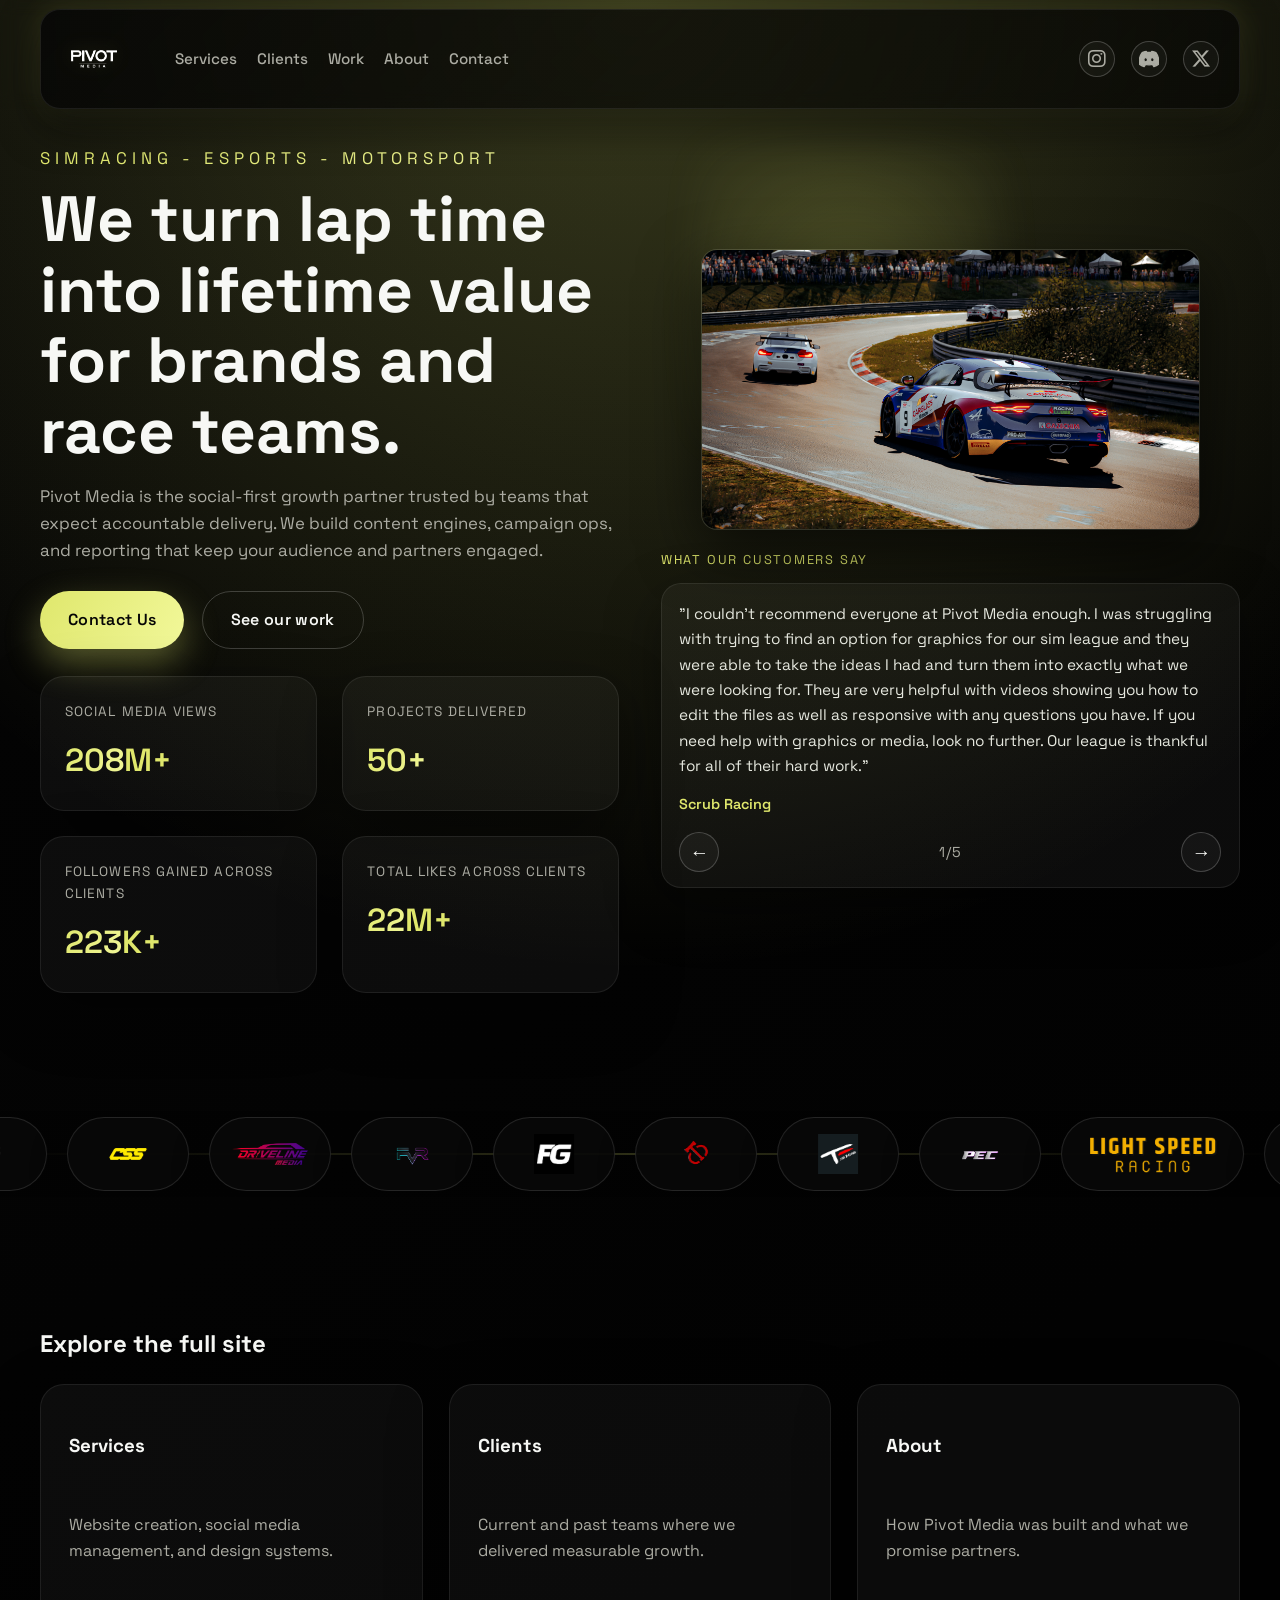
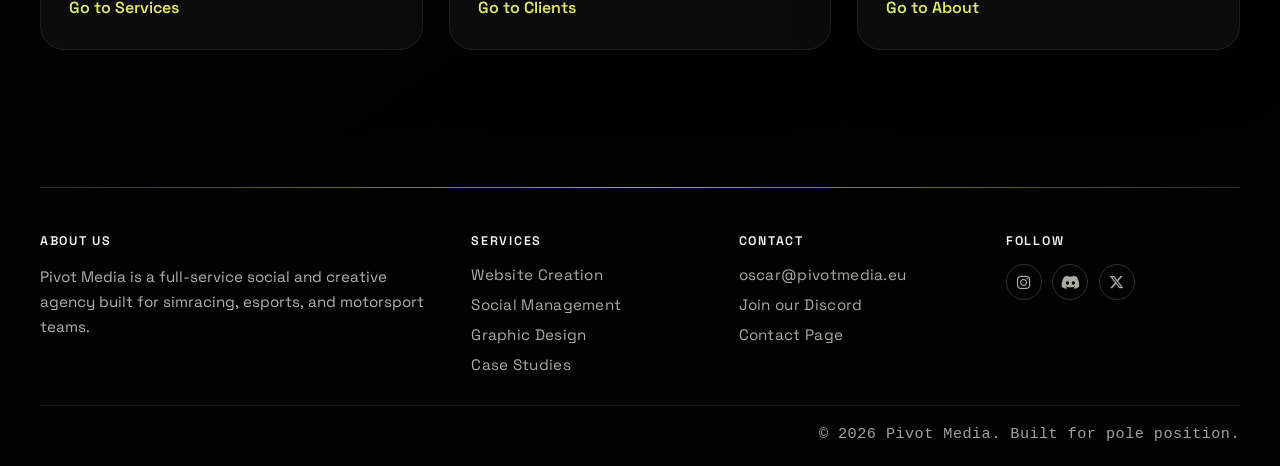
==== html/index.html @ 20f21e4d "Initial website structure and asset organization" ====
<!DOCTYPE html>
<html lang="en">
<head>
  <meta charset="UTF-8" />
  <meta name="viewport" content="width=device-width, initial-scale=1" />
  <title>Pivot Media | Main Index</title>
  <meta name="description" content="Pivot Media helps simracing, esports, and motorsport teams grow on social media with data-led creative and strategy." />
  <link rel="icon" type="image/png" href="../images/Pivot Logo No Play Button PNG.png" />
  <link rel="preconnect" href="https://fonts.googleapis.com" />
  <link rel="preconnect" href="https://fonts.gstatic.com" crossorigin />
  <link href="https://fonts.googleapis.com/css2?family=Space+Grotesk:wght@400;500;600;700&display=swap" rel="stylesheet" />
  <link rel="stylesheet" href="https://cdnjs.cloudflare.com/ajax/libs/font-awesome/6.5.2/css/all.min.css" />
  <link rel="stylesheet" href="../css/style.css" />
  <script src="../js/page-transition.js" defer></script>
  <script src="../js/animations.js" defer></script>
</head>
<body>
  <div class="page-transition" aria-hidden="true">
    <div class="page-transition__logo">
      <img src="../images/Pivot Logo No Play Button PNG.png" alt="Pivot Media Logo" />
    </div>
    <div class="loader"></div>
  </div>

  <header class="nav-wrap">
    <nav class="nav shell" aria-label="Primary">
      <div class="nav__content">
        <a class="brand nav-link" href="index.html"><img src="../images/Pivot Logo No Play Button PNG.png" alt="Pivot Media" /></a>
        <div class="nav__menu" id="navMenu">
          <a class="nav-link" href="services.html">Services</a>
          <a class="nav-link" href="clients.html">Clients</a>
          <a class="nav-link" href="work.html">Work</a>
          <a class="nav-link" href="about.html">About</a>
          <a class="nav-link" href="contact.html">Contact</a>
        <div class="nav__social">
            <a href="https://www.instagram.com/pivotmedia.eu" target="_blank" rel="noreferrer" title="Instagram" aria-label="Follow on Instagram"><i class="fa-brands fa-instagram" aria-hidden="true"></i></a>
        <a href="https://discord.com/invite/xjPF8bs8aJ" target="_blank" rel="noreferrer" title="Discord" aria-label="Join Discord"><svg xmlns="http://www.w3.org/2000/svg" width="16" height="16" fill="currentColor" class="bi bi-discord" viewBox="0 0 16 16"><path d="M13.545 2.907a13.2 13.2 0 0 0-3.257-1.011.05.05 0 0 0-.052.025c-.141.25-.297.577-.406.833a12.2 12.2 0 0 0-3.658 0 8 8 0 0 0-.412-.833.05.05 0 0 0-.052-.025c-1.125.194-2.22.534-3.257 1.011a.04.04 0 0 0-.021.018C.356 6.024-.213 9.047.066 12.032q.003.022.021.037a13.3 13.3 0 0 0 3.995 2.02.05.05 0 0 0 .056-.019q.463-.63.818-1.329a.05.05 0 0 0-.01-.059l-.018-.011a9 9 0 0 1-1.248-.595.05.05 0 0 1-.02-.066l.015-.019q.127-.095.248-.195a.05.05 0 0 1 .051-.007c2.619 1.196 5.454 1.196 8.041 0a.05.05 0 0 1 .053.007q.121.1.248.195a.05.05 0 0 1-.004.085 8 8 0 0 1-1.249.594.05.05 0 0 0-.03.03.05.05 0 0 0 .003.041c.24.465.515.909.817 1.329a.05.05 0 0 0 .056.019 13.2 13.2 0 0 0 4.001-2.02.05.05 0 0 0 .021-.037c.334-3.451-.559-6.449-2.366-9.106a.03.03 0 0 0-.02-.019m-8.198 7.307c-.789 0-1.438-.724-1.438-1.612s.637-1.613 1.438-1.613c.807 0 1.45.73 1.438 1.613 0 .888-.637 1.612-1.438 1.612m5.316 0c-.788 0-1.438-.724-1.438-1.612s.637-1.613 1.438-1.613c.807 0 1.451.73 1.438 1.613 0 .888-.631 1.612-1.438 1.612"/></svg></a>
        <a href="https://x.com/PivotMediaGG" target="_blank" rel="noreferrer" title="X (Twitter)" aria-label="Follow on X"><i class="fa-brands fa-x-twitter" aria-hidden="true"></i></a>
          </div>
        </div>
      </div>
      <button class="nav__toggle" type="button" aria-label="Toggle navigation" aria-expanded="false" aria-controls="navMenu">
        <span></span><span></span><span></span>
      </button>
    </nav>
  </header>

  <main>
    <section class="hero shell">
      <div class="hero__content">
        <div class="hero__text">
          <p class="eyebrow">Simracing - Esports - Motorsport</p>
          <h1>We turn lap time into lifetime value for brands and race teams.</h1>
          <p>
            Pivot Media is the social-first growth partner trusted by teams that expect accountable delivery.
            We build content engines, campaign ops, and reporting that keep your audience and partners engaged.
          </p>
          <div class="hero__cta">
            <a class="btn btn--primary nav-link" href="contact.html">Contact Us</a>
            <a class="btn btn--secondary nav-link" href="work.html">See our work</a>
          </div>
          <div class="hero__stats">
            <article class="stat" data-target="280"><span class="stat__label">Social media views</span><strong class="stat-counter">0</strong><span class="stat-suffix">M+</span></article>
            <article class="stat"><span class="stat__label">Projects delivered</span><strong>50+</strong></article>
            <article class="stat" data-target="300"><span class="stat__label">Followers gained across clients</span><strong class="stat-counter">0</strong><span class="stat-suffix">K+</span></article>
            <article class="stat" data-target="30"><span class="stat__label">Total likes across clients</span><strong class="stat-counter">0</strong><span class="stat-suffix">M+</span></article>
          </div>
        </div>
        <div class="hero__media">
          <figure class="hero__frame media-frame">
            <img src="../images/background.png" alt="Sim racing cockpit and creator setup" loading="lazy" onerror="this.style.display='none'" />
          </figure>
          <section class="testimonials" aria-label="Customer opinions">
            <div class="testimonials__title">What our customers say</div>
            <div class="testimonial-slider" data-testimonial-slider>
              <article class="testimonial is-active" data-testimonial>
                <p class="testimonial__quote">
                  "I couldn't recommend everyone at Pivot Media enough. I was struggling with trying to find an option for graphics for our sim league and they were able to take the ideas I had and turn them into exactly what we were looking for. They are very helpful with videos showing you how to edit the files as well as responsive with any questions you have. If you need help with graphics or media, look no further. Our league is thankful for all of their hard work."
                </p>
                <p class="testimonial__author">Scrub Racing</p>
              </article>
              <article class="testimonial" data-testimonial hidden>
                <p class="testimonial__quote">
                  "Working with Oscar has been a pleasure. His experience and knowledge in the simracing community made for an easy-going process in terms of getting posts and projects done. Would always recommend working with Oscar!"
                </p>
                <p class="testimonial__author">Tijs Rook - Simracing Centre</p>
              </article>
              <article class="testimonial" data-testimonial hidden>
                <p class="testimonial__quote">
                  "Banner is outstanding. Daan followed every detail I've given I wanted on the banner and he didn't disappoint. 10/10 highly recommend!"
                </p>
                <p class="testimonial__author">Krzyś Bierdziński</p>
              </article>
              <article class="testimonial" data-testimonial hidden>
                <p class="testimonial__quote">
                  "The designers are cool, they keep you up to date on the status of their work and they get the job done very quickly. Pivot Media is worth recommending from me if anyone needs a banner or something like that because Pivot does the job you expect."
                </p>
                <p class="testimonial__author">Pawlos</p>
              </article>
              <article class="testimonial" data-testimonial hidden>
                <p class="testimonial__quote">
                  "Great work done in a quick time. People are very respectful and always fulfill what I needed."
                </p>
                <p class="testimonial__author">Daniel</p>
              </article>
              <div class="testimonial-slider__controls">
                <button class="testimonial-slider__arrow" type="button" data-testimonial-prev aria-label="Previous opinion">←</button>
                <p class="testimonial-slider__counter"><span data-testimonial-current>1</span>/<span data-testimonial-total>5</span></p>
                <button class="testimonial-slider__arrow" type="button" data-testimonial-next aria-label="Next opinion">→</button>
              </div>
            </div>
          </section>
        </div>
      </div>
    </section>

    <section class="logo-rail" aria-label="Brands we worked with">
      <div class="logo-rail__inner">
        <div class="logo-rail__track">
          <div class="logo-rail__set" data-logo-rail-set>
            <figure class="logo-rail__item"><img src="../images/CES-logo-Purple-white.gif" alt="CES logo" loading="eager" /></figure>
            <figure class="logo-rail__item"><img src="../images/CSS_PNG.png" alt="CSS logo" loading="eager" /></figure>
            <figure class="logo-rail__item"><img src="../images/DriveLine_Media_Logo.png" alt="DriveLine Media logo" loading="eager" /></figure>
            <figure class="logo-rail__item"><img src="../images/fvrrr.png" alt="FVRRR logo" loading="eager" /></figure>
            <figure class="logo-rail__item"><img src="../images/IMG_9123.jpg" alt="Client logo" loading="eager" /></figure>
            <figure class="logo-rail__item"><img src="../images/Logo CTC Transparent (2).png" alt="CTC logo" loading="eager" /></figure>
            <figure class="logo-rail__item"><img src="../images/tes logo.png" alt="TES logo" loading="eager" /></figure>
            <figure class="logo-rail__item"><img src="../images/Text_Logo-09-3.png" alt="Text Logo 09 3" loading="eager" /></figure>
            <figure class="logo-rail__item"><img src="../images/Text_Original-1.png" alt="Text Original 1 logo" loading="eager" /></figure>
            <figure class="logo-rail__item"><img src="../images/Upgraded_Dream_Logo.png" alt="Upgraded Dream logo" loading="eager" /></figure>
            <figure class="logo-rail__item"><img src="../images/800x800.png" alt="800x800 logo" loading="eager" /></figure>
          </div>
        </div>
      </div>
    </section>

    <section class="section shell section--quick-links">
      <h2>Explore the full site</h2>
      <div class="cards cards--services">
        <article class="card">
          <h3>Services</h3>
          <p>Website creation, social media management, and design systems.</p>
          <a class="text-link nav-link" href="services.html">Go to Services</a>
        </article>
        <article class="card">
          <h3>Clients</h3>
          <p>Current and past teams where we delivered measurable growth.</p>
          <a class="text-link nav-link" href="clients.html">Go to Clients</a>
        </article>
        <article class="card">
          <h3>About</h3>
          <p>How Pivot Media was built and what we promise partners.</p>
          <a class="text-link nav-link" href="about.html">Go to About</a>
        </article>
      </div>
    </section>
  </main>

    <footer class="footer shell">
    <div class="footer__grid">
      <section class="footer__column footer__column--about" aria-label="About Pivot Media">
        <h2 class="footer__title">About Us</h2>
        <p class="footer__about">Pivot Media is a full-service social and creative agency built for simracing, esports, and motorsport teams.</p>
      </section>

      <nav class="footer__column" aria-label="Services links">
        <h2 class="footer__title">Services</h2>
        <a class="footer__word nav-link" href="services.html">Website Creation</a>
        <a class="footer__word nav-link" href="services.html">Social Management</a>
        <a class="footer__word nav-link" href="services.html">Graphic Design</a>
        <a class="footer__word nav-link" href="work.html">Case Studies</a>
      </nav>

      <section class="footer__column" aria-label="Contact details">
        <h2 class="footer__title">Contact</h2>
        <a class="footer__word" href="mailto:oscar@pivotmedia.eu">oscar@pivotmedia.eu</a>
        <a class="footer__word" href="https://discord.com/invite/xjPF8bs8aJ" target="_blank" rel="noreferrer">Join our Discord</a>
        <a class="footer__word nav-link" href="contact.html">Contact Page</a>
      </section>

      <section class="footer__column" aria-label="Social links">
        <h2 class="footer__title">Follow</h2>
        <div class="footer__social">
          <a href="https://www.instagram.com/pivotmedia.eu" target="_blank" rel="noreferrer" aria-label="Follow on Instagram"><i class="fa-brands fa-instagram" aria-hidden="true"></i></a>
          <a href="https://discord.com/invite/xjPF8bs8aJ" target="_blank" rel="noreferrer" aria-label="Join Discord"><i class="fa-brands fa-discord" aria-hidden="true"></i></a>
          <a href="https://x.com/PivotMediaGG" target="_blank" rel="noreferrer" aria-label="Follow on X"><i class="fa-brands fa-x-twitter" aria-hidden="true"></i></a>
        </div>
      </section>
    </div>

    <div class="footer__bottom">
      <p class="footer__meta">&copy; <span id="year"></span> Pivot Media. Built for pole position.</p>
    </div>
  </footer>

  <script>
    const yearTarget = document.getElementById("year");
    if (yearTarget) yearTarget.textContent = new Date().getFullYear();

    const navRoot = document.querySelector(".nav");
    const navToggle = document.querySelector(".nav__toggle");
    const navMenu = document.getElementById("navMenu");

    if (navToggle && navMenu) {
      const setMenuState = (isOpen) => {
        navToggle.setAttribute("aria-expanded", String(isOpen));
        navMenu.classList.toggle("is-open", isOpen);
        if (navRoot) navRoot.classList.toggle("nav--open", isOpen);
        document.body.classList.toggle("nav-open", isOpen);
      };

      navToggle.addEventListener("click", () => {
        const expanded = navToggle.getAttribute("aria-expanded") === "true";
        setMenuState(!expanded);
      });

      navMenu.addEventListener("click", (event) => {
        const target = event.target;
        if (target instanceof Element && target.closest("a")) {
          setMenuState(false);
        }
      });

      window.addEventListener("resize", () => {
        if (window.innerWidth > 900) {
          setMenuState(false);
        }
      });
    }

    const testimonialSlider = document.querySelector("[data-testimonial-slider]");
    if (testimonialSlider) {
      const items = Array.from(testimonialSlider.querySelectorAll("[data-testimonial]"));
      const prevButton = testimonialSlider.querySelector("[data-testimonial-prev]");
      const nextButton = testimonialSlider.querySelector("[data-testimonial-next]");
      const currentLabel = testimonialSlider.querySelector("[data-testimonial-current]");
      const totalLabel = testimonialSlider.querySelector("[data-testimonial-total]");
      let activeIndex = 0;
      let autoSlideTimer = null;
      const autoSlideDelayMs = 4000;

      const renderSlide = (index, direction = 0) => {
        activeIndex = (index + items.length) % items.length;
        items.forEach((item, itemIndex) => {
          const isActive = itemIndex === activeIndex;
          item.classList.remove("slide-in-left", "slide-in-right");
          item.classList.toggle("is-active", isActive);
          item.hidden = !isActive;
          if (isActive && direction !== 0) {
            const animationClass = direction > 0 ? "slide-in-right" : "slide-in-left";
            void item.offsetWidth;
            item.classList.add(animationClass);
          }
        });
        if (currentLabel) currentLabel.textContent = String(activeIndex + 1);
      };

      const stopAutoSlide = () => {
        if (autoSlideTimer !== null) {
          window.clearInterval(autoSlideTimer);
          autoSlideTimer = null;
        }
      };

      const startAutoSlide = () => {
        stopAutoSlide();
        autoSlideTimer = window.setInterval(() => {
          renderSlide(activeIndex + 1, 1);
        }, autoSlideDelayMs);
      };

      if (totalLabel) totalLabel.textContent = String(items.length);
      if (prevButton) {
        prevButton.addEventListener("click", () => {
          renderSlide(activeIndex - 1, -1);
          startAutoSlide();
        });
      }
      if (nextButton) {
        nextButton.addEventListener("click", () => {
          renderSlide(activeIndex + 1, 1);
          startAutoSlide();
        });
      }

      const mobileSwipeMedia = window.matchMedia("(max-width: 900px)");
      let touchStartX = null;
      let touchStartY = null;
      const swipeThreshold = 44;
      const maxVerticalDrift = 60;

      testimonialSlider.addEventListener("touchstart", (event) => {
        if (!mobileSwipeMedia.matches || event.touches.length !== 1) return;
        const touch = event.touches[0];
        touchStartX = touch.clientX;
        touchStartY = touch.clientY;
        stopAutoSlide();
      }, { passive: true });

      testimonialSlider.addEventListener("touchend", (event) => {
        if (!mobileSwipeMedia.matches || touchStartX === null || touchStartY === null || event.changedTouches.length !== 1) {
          touchStartX = null;
          touchStartY = null;
          return;
        }
        const touch = event.changedTouches[0];
        const deltaX = touch.clientX - touchStartX;
        const deltaY = touch.clientY - touchStartY;
        const isHorizontalSwipe = Math.abs(deltaX) > Math.abs(deltaY) && Math.abs(deltaY) <= maxVerticalDrift;

        if (isHorizontalSwipe && Math.abs(deltaX) >= swipeThreshold) {
          if (deltaX < 0) {
            renderSlide(activeIndex + 1, 1);
          } else {
            renderSlide(activeIndex - 1, -1);
          }
        }

        touchStartX = null;
        touchStartY = null;
        startAutoSlide();
      }, { passive: true });

      testimonialSlider.addEventListener("touchcancel", () => {
        touchStartX = null;
        touchStartY = null;
        startAutoSlide();
      }, { passive: true });

      testimonialSlider.addEventListener("mouseenter", stopAutoSlide);
      testimonialSlider.addEventListener("mouseleave", startAutoSlide);

      document.addEventListener("visibilitychange", () => {
        if (document.hidden) {
          stopAutoSlide();
        } else {
          startAutoSlide();
        }
      });

      renderSlide(0, 0);
      startAutoSlide();
    }

    const logoRailSet = document.querySelector("[data-logo-rail-set]");
    if (logoRailSet) {
      const reducedMotion = window.matchMedia("(prefers-reduced-motion: reduce)");
      const baseRailItems = Array.from(logoRailSet.children);
      let offset = 0;
      let speed = window.innerWidth <= 640 ? 34 : window.innerWidth <= 900 ? 40 : 50;
      let lastTimestamp = 0;
      let frameId = null;

      const getGap = () => {
        const railStyles = window.getComputedStyle(logoRailSet);
        const gap = parseFloat(railStyles.columnGap || railStyles.gap || "0");
        return Number.isFinite(gap) ? gap : 0;
      };

      const cloneRailItem = (item) => {
        const clone = item.cloneNode(true);
        clone.setAttribute("data-logo-clone", "true");
        clone.setAttribute("aria-hidden", "true");
        const cloneImage = clone.querySelector("img");
        if (cloneImage) cloneImage.alt = "";
        return clone;
      };

      const ensureRightEntryOffscreen = () => {
        if (!baseRailItems.length) return;
        const gap = getGap();
        const widestItem = baseRailItems.reduce((maxWidth, item) => {
          const itemWidth = item.getBoundingClientRect().width || item.offsetWidth || 0;
          return Math.max(maxWidth, itemWidth);
        }, 0);
        const minTrackWidth = window.innerWidth + widestItem + gap;
        let safety = 0;
        while (logoRailSet.scrollWidth < minTrackWidth && safety < 32) {
          for (const item of baseRailItems) {
            logoRailSet.appendChild(cloneRailItem(item));
            if (logoRailSet.scrollWidth >= minTrackWidth) break;
          }
          safety += 1;
        }
      };

      const tick = (timestamp) => {
        if (!lastTimestamp) lastTimestamp = timestamp;
        const deltaSeconds = (timestamp - lastTimestamp) / 1000;
        lastTimestamp = timestamp;
        offset += speed * deltaSeconds;

        const gap = getGap();
        let firstItem = logoRailSet.firstElementChild;
        while (firstItem) {
          const itemWidth = firstItem.getBoundingClientRect().width + gap;
          if (offset < itemWidth) break;
          offset -= itemWidth;
          logoRailSet.appendChild(firstItem);
          firstItem = logoRailSet.firstElementChild;
        }

        logoRailSet.style.transform = `translateX(${-offset}px)`;
        frameId = window.requestAnimationFrame(tick);
      };

      const stopRail = () => {
        if (frameId !== null) {
          window.cancelAnimationFrame(frameId);
          frameId = null;
        }
        offset = 0;
        lastTimestamp = 0;
        logoRailSet.style.transform = "translateX(0)";
      };

      const startRail = () => {
        if (reducedMotion.matches || frameId !== null) return;
        frameId = window.requestAnimationFrame(tick);
      };

      const refreshSpeed = () => {
        speed = window.innerWidth <= 640 ? 34 : window.innerWidth <= 900 ? 40 : 50;
      };

      ensureRightEntryOffscreen();
      logoRailSet.style.transform = "translateX(0)";
      refreshSpeed();
      startRail();

      document.addEventListener("visibilitychange", () => {
        if (document.hidden) {
          if (frameId !== null) {
            window.cancelAnimationFrame(frameId);
            frameId = null;
          }
          lastTimestamp = 0;
        } else {
          startRail();
        }
      });

      window.addEventListener("resize", () => {
        refreshSpeed();
        ensureRightEntryOffscreen();
      });

      if (typeof reducedMotion.addEventListener === "function") {
        reducedMotion.addEventListener("change", (event) => {
          if (event.matches) {
            stopRail();
          } else {
            startRail();
          }
        });
      }

      window.addEventListener("pageshow", () => {
        stopRail();
        startRail();
      });
    }
  </script>
</body>
</html>
---- css/style.css ----
:root {
  color-scheme: dark;
  --space-section: clamp(2.4rem, 6vw, 5rem);
  --space-grid: clamp(1rem, 2.2vw, 1.6rem);
  --space-tight: clamp(0.75rem, 1.5vw, 1.1rem);
}

*,
*::before,
*::after {
  box-sizing: border-box;
}

body {
  margin: 0;
  font-family: "Space Grotesk", system-ui, -apple-system, BlinkMacSystemFont, "Segoe UI", sans-serif;
  background: radial-gradient(circle at top, rgba(223, 231, 108, 0.24), transparent 45%), linear-gradient(145deg, #050505, #020202 70%);
  color: #f7f8f5;
  min-height: 100vh;
  line-height: 1.6;
  -webkit-font-smoothing: antialiased;
  scroll-behavior: smooth;
  position: relative;
  overflow-x: hidden;
}

html,
body {
  max-width: 100%;
  overflow-x: hidden;
}

body::before {
  content: "";
  position: fixed;
  inset: 0;
  background: radial-gradient(circle at var(--x, 0%) var(--y, 0%), rgba(223, 231, 108, 0.08), transparent 45%);
  pointer-events: none;
  z-index: 1;
  opacity: 0;
  transition: opacity 0.5s ease;
}

body.nav-open {
  overflow: hidden;
}

img {
  max-width: 100%;
  display: block;
}

a {
  color: inherit;
}

.shell {
  width: min(100% - 4rem, 1200px);
  margin-inline: auto;
}

.nav-wrap {
  position: fixed;
  top: 0;
  left: 0;
  right: 0;
  width: 100%;
  z-index: 20;
  padding-top: 0.55rem;
}

main {
  padding-top: 6rem;
}

.nav {
  padding: 1rem 1.25rem;
  display: flex;
  align-items: center;
  justify-content: space-between;
  gap: 1.5rem;
  background: linear-gradient(135deg, rgba(5, 5, 5, 0.78), rgba(2, 2, 2, 0.55));
  border: 1px solid rgba(255, 255, 255, 0.08);
  border-radius: 1.25rem;
  backdrop-filter: blur(16px);
  box-shadow: 0 18px 40px rgba(5, 5, 5, 0.55), 0 0 30px rgba(223, 231, 108, 0.15);
}

.nav__content {
  display: flex;
  align-items: center;
  gap: 3rem;
  flex: 1;
}

.nav__social {
  display: flex;
  align-items: center;
  gap: 1rem;
  margin-left: auto;
  flex-shrink: 0;
}

.nav__social a {
  display: inline-flex;
  align-items: center;
  justify-content: center;
  width: 36px;
  height: 36px;
  border-radius: 50%;
  border: 1px solid rgba(255, 255, 255, 0.2);
  color: #acaca3;
  text-decoration: none;
  font-size: 1.1rem;
  transition: all 0.3s ease;
  background: rgba(255, 255, 255, 0.04);
}

.nav__social a svg {
  width: 20px;
  height: 20px;
  stroke: currentColor;
  fill: currentColor;
}

.nav__social a i {
  font-size: 20px;
  line-height: 1;
}

.nav__social a:hover {
  color: #dfe76c;
  border-color: rgba(223, 231, 108, 0.4);
  background: rgba(223, 231, 108, 0.1);
}

.brand {
  display: inline-flex;
  align-items: center;
  gap: 0.85rem;
  font-weight: 600;
  text-transform: uppercase;
  letter-spacing: 0.08em;
  text-decoration: none;
  transition: all 0.2s ease;
  height: 66px;
}

.brand img {
  height: 66px;
  width: auto;
  object-fit: contain;
  filter: drop-shadow(0 0 10px rgba(223, 231, 108, 0.15));
  transform-origin: center;
  transition: transform 0.25s ease, filter 0.25s ease;
}

.brand:hover {
  color: #dfe76c;
}

.brand:hover img {
  transform: scale(1.4);
  filter: drop-shadow(0 0 15px rgba(223, 231, 108, 0.3));
}

.nav__menu {
  display: flex;
  align-items: center;
  gap: 1.25rem;
  flex: 1 1 auto;
  min-width: 0;
}

.nav__menu .nav-link {
  font-size: 0.95rem;
  font-weight: 500;
  color: #acaca3;
  text-decoration: none;
  transition: color 0.2s ease;
}

.nav__menu .nav-link:hover,
.nav__menu .nav-link.current {
  color: #f7f8f5;
}

.nav__toggle {
  width: 44px;
  height: 44px;
  border-radius: 50%;
  border: 1px solid rgba(255, 255, 255, 0.2);
  background: transparent;
  color: #f7f8f5;
  display: none;
  flex-direction: column;
  align-items: center;
  justify-content: center;
  gap: 0.3rem;
  cursor: pointer;
  transition: border-color 0.2s ease, background 0.2s ease;
  position: relative;
  z-index: 40;
}

.nav__toggle span {
  display: block;
  width: 18px;
  height: 2px;
  background: currentColor;
  transition: transform 0.3s ease, opacity 0.3s ease;
}

.nav--open .nav__toggle span:nth-of-type(1) {
  transform: translateY(6px) rotate(45deg);
}

.nav--open .nav__toggle span:nth-of-type(2) {
  opacity: 0;
}

.nav--open .nav__toggle span:nth-of-type(3) {
  transform: translateY(-6px) rotate(-45deg);
}

.hero {
  position: relative;
  overflow: hidden;
  padding-bottom: clamp(2rem, 4.5vw, 3.5rem);
}

.hero::after {
  content: "";
  position: absolute;
  inset: 5% auto auto 55%;
  width: 300px;
  height: 300px;
  background: radial-gradient(circle, rgba(223, 231, 108, 0.23), transparent);
  filter: blur(20px);
  pointer-events: none;
  z-index: 0;
}

.hero__content {
  display: grid;
  grid-template-columns: repeat(2, minmax(0, 1fr));
  gap: clamp(1.35rem, 3.4vw, 2.6rem);
  align-items: center;
  position: relative;
  z-index: 1;
  padding: clamp(1.2rem, 3vw, 2rem) 0 clamp(1.4rem, 3vw, 2.2rem);
}

.hero__text h1 {
  font-size: clamp(2.4rem, 5vw, 4rem);
  line-height: 1.1;
  margin: 0 0 1rem;
}

.hero__logo {
  width: 156px;
  height: 156px;
  margin-bottom: 1.5rem;
  animation: spinLogo 0.8s ease-out;
}

.hero__logo img {
  width: 100%;
  height: 100%;
  object-fit: contain;
  filter: drop-shadow(0 0 20px rgba(223, 231, 108, 0.2));
}

.hero__text p {
  color: #acaca3;
  font-size: 1.05rem;
}

.eyebrow {
  text-transform: uppercase;
  letter-spacing: 0.3em;
  font-size: 0.75rem;
  color: #dfe76c;
  margin-bottom: 0.8rem;
}

.hero__cta {
  display: flex;
  flex-wrap: wrap;
  gap: var(--space-tight);
  margin-block: clamp(1.25rem, 3vw, 1.7rem);
}

.hero__stats {
  display: grid;
  grid-template-columns: repeat(auto-fit, minmax(220px, 1fr));
  gap: var(--space-grid);
}

.stat,
.card,
.contact__form {
  background: rgba(255, 255, 255, 0.04);
  border: 1px solid rgba(255, 255, 255, 0.08);
  border-radius: 1.5rem;
  box-shadow: 0 20px 60px rgba(0, 0, 0, 0.45);
}

.stat {
  padding: 1.5rem;
  display: block;
}


.stat__label,
.case__date {
  font-size: 0.85rem;
  text-transform: uppercase;
  letter-spacing: 0.08em;
  color: #acaca3;
  display: block;
  margin-bottom: 0.75rem;
}

.stat strong {
  display: inline;
  font-size: 2rem;
  font-weight: 600;
  margin-block: 0;
  color: #dfe76c;
}

.stat-counter {
  display: inline;
  color: #dfe76c;
}

.stat-suffix {
  font-size: 2rem;
  font-weight: 600;
  display: inline;
  color: #dfe76c;
}

.hero__frame {
  border-radius: 1.5rem;
  overflow: hidden;
  border: 1px solid rgba(255, 255, 255, 0.08);
  box-shadow: 0 20px 60px rgba(0, 0, 0, 0.6);
}

.testimonials {
  margin-top: 1.25rem;
}

.testimonials__title {
  font-size: 0.8rem;
  text-transform: uppercase;
  letter-spacing: 0.14em;
  color: #dfe76c;
  margin-bottom: 0.75rem;
}

.testimonial-slider {
  background: rgba(255, 255, 255, 0.04);
  border: 1px solid rgba(255, 255, 255, 0.08);
  border-radius: 1.25rem;
  padding: 1.1rem 1.1rem 0.95rem;
  box-shadow: 0 20px 55px rgba(0, 0, 0, 0.4);
  touch-action: pan-y;
}

.testimonial {
  min-height: 180px;
  will-change: transform, opacity;
}

.testimonial.slide-in-right {
  animation: testimonialSlideInRight 0.38s ease both;
}

.testimonial.slide-in-left {
  animation: testimonialSlideInLeft 0.38s ease both;
}

.testimonial__quote {
  margin: 0;
  color: #e6e8df;
  font-size: 0.96rem;
  line-height: 1.65;
}

.testimonial__author {
  margin: 0.9rem 0 0;
  color: #dfe76c;
  font-size: 0.9rem;
  font-weight: 600;
}

.testimonial-slider__controls {
  display: flex;
  align-items: center;
  justify-content: space-between;
  gap: 0.9rem;
  margin-top: 1rem;
}

.testimonial-slider__arrow {
  width: 40px;
  height: 40px;
  border: 1px solid rgba(255, 255, 255, 0.2);
  border-radius: 999px;
  background: rgba(255, 255, 255, 0.04);
  color: #f7f8f5;
  font-size: 1.2rem;
  line-height: 1;
  cursor: pointer;
  transition: transform 0.2s ease, border-color 0.2s ease, color 0.2s ease, background 0.2s ease;
}

.testimonial-slider__arrow:hover {
  border-color: rgba(223, 231, 108, 0.45);
  color: #dfe76c;
  background: rgba(223, 231, 108, 0.1);
}

.testimonial-slider__counter {
  margin: 0;
  color: #acaca3;
  font-size: 0.9rem;
  letter-spacing: 0.06em;
}

@keyframes testimonialSlideInRight {
  from {
    opacity: 0;
    transform: translateX(24px);
  }
  to {
    opacity: 1;
    transform: translateX(0);
  }
}

@keyframes testimonialSlideInLeft {
  from {
    opacity: 0;
    transform: translateX(-24px);
  }
  to {
    opacity: 1;
    transform: translateX(0);
  }
}

.logo-rail {
  position: relative;
  width: 100vw;
  margin-left: calc(50% - 50vw);
  margin-right: calc(50% - 50vw);
  overflow: hidden;
  padding-block: clamp(1rem, 2.5vw, 1.7rem) clamp(1.5rem, 3vw, 2rem);
}

.logo-rail__inner {
  position: relative;
  width: 100%;
  margin: 0;
  overflow: hidden;
  padding-block: 0.35rem;
}

.logo-rail__inner::before {
  content: "";
  position: absolute;
  left: 0;
  right: 0;
  top: 50%;
  height: 1px;
  background: linear-gradient(90deg, transparent, rgba(223, 231, 108, 0.45), transparent);
  transform: translateY(-50%);
}

.logo-rail__track {
  display: block;
  width: 100%;
}

.logo-rail__set {
  display: flex;
  align-items: center;
  gap: clamp(0.75rem, 2vw, 1.25rem);
  width: max-content;
  will-change: transform;
  padding-inline: 0;
}

.logo-rail__item {
  margin: 0;
  height: 74px;
  min-width: 122px;
  padding: 0.75rem 1.2rem;
  border-radius: 999px;
  display: flex;
  align-items: center;
  justify-content: center;
  background: rgba(8, 8, 8, 0.92);
  border: 1px solid rgba(255, 255, 255, 0.12);
  box-shadow: 0 16px 36px rgba(0, 0, 0, 0.35);
}

.logo-rail__item img {
  height: 40px;
  width: auto;
  max-width: 180px;
  object-fit: contain;
}

.section {
  padding-block: var(--space-section);
}

main > .section:first-of-type {
  padding-top: clamp(1.2rem, 3vw, 2rem);
}

.section__head {
  max-width: 700px;
  margin-bottom: clamp(1.5rem, 4vw, 2.1rem);
}

.section__head p,
.card p {
  color: #acaca3;
}

.cards {
  display: grid;
  grid-template-columns: repeat(auto-fit, minmax(220px, 1fr));
  gap: var(--space-grid);
}

.cards--services {
  grid-template-columns: repeat(auto-fit, minmax(260px, 1fr));
}

.card {
  padding: 1.75rem;
  display: flex;
  flex-direction: column;
  gap: 1rem;
}

.client-card__title-row {
  display: block;
}

.client-card__logo {
  display: none;
  margin: 0;
}

.card ul {
  list-style: none;
  padding: 0;
  margin: 0;
  display: flex;
  flex-direction: column;
  gap: 0.5rem;
}

.card li::before {
  content: "\2022";
  color: #dfe76c;
  margin-right: 0.5rem;
}

.text-link {
  color: #dfe76c;
  font-weight: 600;
  text-decoration: none;
}

.text-link:hover {
  color: #f7f8f5;
}

.about__grid {
  display: grid;
  grid-template-columns: minmax(0, 1.1fr) minmax(0, 0.9fr);
  gap: clamp(1.15rem, 3vw, 1.85rem);
}

.contact {
  display: grid;
  grid-template-columns: 0.9fr 1.1fr;
  gap: clamp(1.15rem, 3vw, 1.85rem);
  align-items: start;
}

.contact__form {
  display: grid;
  gap: var(--space-tight);
  padding: 1.75rem;
  position: relative;
  overflow: hidden;
}

.contact__form::before {
  content: "";
  position: absolute;
  top: 0;
  left: 0;
  right: 0;
  height: 1px;
  background: linear-gradient(90deg, transparent, rgba(223, 231, 108, 0.5), transparent);
}

.contact__form::after {
  content: "";
  position: absolute;
  inset: 0;
  background: radial-gradient(circle at 100% 0%, rgba(223, 231, 108, 0.08), transparent 50%);
  pointer-events: none;
}

.contact__links .btn {
  width: 100%;
  justify-content: center;
}

.contact-form {
  display: grid;
  gap: 0.9rem;
}

.form-row {
  display: grid;
  grid-template-columns: repeat(2, minmax(0, 1fr));
  gap: var(--space-tight);
}

.contact-form label {
  display: grid;
  gap: 0.35rem;
  font-size: 0.9rem;
  color: #acaca3;
}

.contact-form input,
.contact-form textarea,
.contact-form select {
  border-radius: 0.9rem;
  border: 1px solid rgba(255, 255, 255, 0.15);
  background: rgba(5, 5, 5, 0.7);
  color: #f7f8f5;
  font-size: 1rem;
  padding: 0.9rem 1rem;
  font-family: inherit;
}

.contact-form textarea {
  resize: vertical;
}

.contact-form input:focus,
.contact-form textarea:focus,
.contact-form select:focus {
  outline: 1px solid rgba(223, 231, 108, 0.7);
  border-color: rgba(223, 231, 108, 0.7);
}

.media-grid {
  display: grid;
  grid-template-columns: repeat(auto-fit, minmax(220px, 1fr));
  gap: var(--space-grid);
  margin-top: clamp(1.2rem, 3vw, 1.7rem);
}

.media-grid--logos {
  grid-template-columns: repeat(auto-fit, minmax(140px, 1fr));
}

.work-grid {
  align-items: stretch;
}

.work-card {
  gap: 0.9rem;
}

.work-card__preview {
  margin: 0;
  min-height: 0;
  aspect-ratio: 16 / 10;
}

.work-card .btn {
  margin-top: auto;
  align-self: flex-start;
}

.media-frame {
  background: rgba(255, 255, 255, 0.03);
  border: 1px solid rgba(255, 255, 255, 0.08);
  border-radius: 1rem;
  overflow: hidden;
  min-height: 180px;
}

.media-frame img {
  width: 100%;
  height: 100%;
  object-fit: cover;
}

.media-frame--logo {
  min-height: 120px;
  display: grid;
  place-items: center;
  padding: 1rem;
}

.media-frame--logo img {
  width: min(100%, 120px);
  height: auto;
  object-fit: contain;
}

.btn {
  display: inline-flex;
  align-items: center;
  justify-content: center;
  gap: 0.6rem;
  font-weight: 600;
  border-radius: 999px;
  padding: 0.95rem 1.75rem;
  transition: background 0.25s ease, color 0.25s ease, transform 0.25s ease, box-shadow 0.25s ease;
  text-decoration: none;
  letter-spacing: 0.02em;
}

.btn--primary {
  background: linear-gradient(120deg, #dfe76c, #f2f89a);
  color: #050505;
  box-shadow: 0 15px 35px rgba(223, 231, 108, 0.35);
}

.btn--primary:hover {
  box-shadow: 0 20px 40px rgba(223, 231, 108, 0.5);
}

.btn--secondary {
  border: 1px solid rgba(255, 255, 255, 0.2);
  color: #f7f8f5;
  background: transparent;
}

.btn--secondary:hover {
  background: rgba(255, 255, 255, 0.08);
}

.btn--ghost {
  border: 1px solid rgba(255, 255, 255, 0.2);
  color: #f7f8f5;
  padding: 0.65rem 1.4rem;
}

.btn--ghost:hover {
  color: #050505;
  background: #f7f8f5;
}

.footer {
  position: relative;
  overflow: visible;
  margin-top: clamp(2.2rem, 5vw, 3.8rem);
  padding: clamp(1.9rem, 4vw, 2.7rem) 0 0;
  border-top: 1px solid rgba(255, 255, 255, 0.16);
  font-size: 0.95rem;
  color: #acaca3;
}

.footer__grid {
  display: grid;
  grid-template-columns: minmax(240px, 1.7fr) repeat(3, minmax(140px, 1fr));
  gap: clamp(1.1rem, 2.6vw, 2.2rem);
  padding-bottom: clamp(1.2rem, 2.5vw, 1.8rem);
}

.footer__column {
  display: flex;
  flex-direction: column;
  gap: 0.5rem;
}

.footer__title {
  margin: 0 0 0.3rem;
  color: #f7f8f5;
  font-size: 0.78rem;
  font-weight: 600;
  letter-spacing: 0.14em;
  text-transform: uppercase;
}

.footer__about {
  margin: 0;
  max-width: 40ch;
  color: rgba(247, 248, 245, 0.72);
  line-height: 1.65;
}

.footer__word {
  color: #acaca3;
  text-decoration: none;
  letter-spacing: 0.02em;
  line-height: 1.45;
  padding: 0;
  border-radius: 0;
  transition: color 0.2s ease;
}

.footer__word:hover {
  color: #dfe76c;
}

.footer__social {
  display: flex;
  align-items: center;
  gap: 0.65rem;
}

.footer__social a {
  display: inline-flex;
  align-items: center;
  justify-content: center;
  width: 36px;
  height: 36px;
  border-radius: 999px;
  border: 1px solid rgba(255, 255, 255, 0.18);
  color: #acaca3;
  text-decoration: none;
  transition: transform 0.2s ease, color 0.2s ease, border-color 0.2s ease;
}

.footer__social a:hover {
  color: #dfe76c;
  border-color: rgba(223, 231, 108, 0.55);
}

.footer__bottom {
  display: flex;
  justify-content: flex-end;
  align-items: center;
  gap: 0.9rem;
  padding: 1rem 0 1.2rem;
  border-top: 1px solid rgba(255, 255, 255, 0.09);
}

.footer__meta {
  margin: 0;
  color: rgba(247, 248, 245, 0.65);
  font-family: ui-monospace, SFMono-Regular, Menlo, Consolas, "Liberation Mono", monospace;
  letter-spacing: 0.03em;
}

.page-transition {
  position: fixed;
  inset: 0;
  background: rgba(5, 5, 5, 0.95);
  display: grid;
  place-items: center;
  pointer-events: none;
  opacity: 0;
  transition: opacity 0.35s ease;
  z-index: 999;
}

.page-transition.active {
  opacity: 1;
}

.loader {
  width: 46px;
  height: 46px;
  border: 3px solid rgba(255, 255, 255, 0.2);
  border-top-color: #dfe76c;
  border-radius: 50%;
  animation: spin 0.85s linear infinite;
}

.page-transition__logo {
  position: absolute;
  width: 140px;
  height: 140px;
  display: flex;
  align-items: center;
  justify-content: center;
  animation: shadowForecast 3s ease-in-out infinite;
}

.page-transition__logo img {
  width: 100%;
  height: 100%;
  object-fit: contain;
  filter: drop-shadow(0 0 20px rgba(223, 231, 108, 0.3));
}

@keyframes spin {
  to {
    transform: rotate(360deg);
  }
}

@keyframes fadeInUp {
  from {
    opacity: 0;
    transform: translateY(30px);
  }
  to {
    opacity: 1;
    transform: translateY(0);
  }
}

@keyframes fadeInLeft {
  from {
    opacity: 0;
    transform: translateX(-40px);
  }
  to {
    opacity: 1;
    transform: translateX(0);
  }
}

@keyframes fadeInRight {
  from {
    opacity: 0;
    transform: translateX(40px);
  }
  to {
    opacity: 1;
    transform: translateX(0);
  }
}

@keyframes fadeInScale {
  from {
    opacity: 0;
    transform: scale(0.9);
  }
  to {
    opacity: 1;
    transform: scale(1);
  }
}

@keyframes slideInUp {
  from {
    opacity: 0;
    transform: translateY(60px);
  }
  to {
    opacity: 1;
    transform: translateY(0);
  }
}

@keyframes float {
  0%, 100% {
    transform: translateY(0px);
  }
  50% {
    transform: translateY(-15px);
  }
}

@keyframes spinLogo {
  from {
    transform: rotate(0deg) scale(0.8);
    opacity: 0;
  }
  to {
    transform: rotate(360deg) scale(1);
    opacity: 1;
  }
}

@keyframes spinLoading {
  from {
    transform: rotate(0deg);
  }
  to {
    transform: rotate(360deg);
  }
}

@keyframes shadowForecast {
  0% {
    transform: scale(1) translateY(0);
    opacity: 1;
    filter: drop-shadow(0 0 10px rgba(223, 231, 108, 0.3)) blur(0px);
  }
  25% {
    transform: scale(1.1) translateY(-10px);
    opacity: 0.95;
    filter: drop-shadow(0 0 25px rgba(223, 231, 108, 0.4)) blur(1px);
  }
  50% {
    transform: scale(1.2) translateY(0);
    opacity: 0.85;
    filter: drop-shadow(0 10px 40px rgba(223, 231, 108, 0.5)) blur(2px);
  }
  75% {
    transform: scale(1.1) translateY(10px);
    opacity: 0.95;
    filter: drop-shadow(0 0 25px rgba(223, 231, 108, 0.4)) blur(1px);
  }
  100% {
    transform: scale(1) translateY(0);
    opacity: 1;
    filter: drop-shadow(0 0 10px rgba(223, 231, 108, 0.3)) blur(0px);
  }
}

@keyframes glow {
  0%, 100% {
    box-shadow: 0 20px 60px rgba(0, 0, 0, 0.45);
  }
  50% {
    box-shadow: 0 20px 60px rgba(223, 231, 108, 0.15), 0 0 30px rgba(223, 231, 108, 0.2);
  }
}

@keyframes glowPulse {
  0%, 100% {
    box-shadow: 0 15px 35px rgba(223, 231, 108, 0.35);
  }
  50% {
    box-shadow: 0 15px 40px rgba(223, 231, 108, 0.5);
  }
}

@keyframes shimmer {
  0% {
    background-position: -1000px 0;
  }
  100% {
    background-position: 1000px 0;
  }
}

.hero__frame {
  animation: fadeInRight 0.8s ease-out 0.3s both;
}

.hero__text h1 {
  animation: fadeInUp 0.8s ease-out 0.1s both;
}

.hero__text > p:first-of-type {
  animation: fadeInUp 0.8s ease-out 0.2s both;
}

.hero__text > p:nth-of-type(2) {
  animation: fadeInUp 0.8s ease-out 0.3s both;
}

.hero__cta {
  animation: fadeInUp 0.8s ease-out 0.4s both;
}

.hero__stats {
  animation: fadeInUp 0.8s ease-out 0.5s both;
}

.stat {
  transition: all 0.3s ease;
}

.stat:hover {
  border-color: rgba(223, 231, 108, 0.3);
  background: rgba(223, 231, 108, 0.08);
  box-shadow: 0 25px 50px rgba(223, 231, 108, 0.2);
}

.card {
  transition: all 0.4s cubic-bezier(0.34, 1.56, 0.64, 1);
  animation: fadeInUp 0.6s ease-out backwards;
}

.cards--services .card {
  animation-duration: 0.7s;
}

.cards--services .card:nth-child(1) {
  animation-delay: 0.1s;
}

.cards--services .card:nth-child(2) {
  animation-delay: 0.2s;
}

.cards--services .card:nth-child(3) {
  animation-delay: 0.3s;
}

.cards--services .card:nth-child(4) {
  animation-delay: 0.4s;
}

.cards--services .card:nth-child(5) {
  animation-delay: 0.5s;
}

.card:hover {
  border-color: rgba(223, 231, 108, 0.4);
  background: rgba(255, 255, 255, 0.08);
  box-shadow: 0 30px 80px rgba(223, 231, 108, 0.25);
}

.card h2,
.card h3 {
  transition: color 0.3s ease;
}

.card:hover h2,
.card:hover h3 {
  color: #dfe76c;
}

.text-link {
  position: relative;
  transition: all 0.3s ease;
}

.btn {
  position: relative;
  overflow: hidden;
}

.btn--primary {
  animation: glowPulse 3s ease-in-out infinite;
}

.btn--primary:active {
  transform: translateY(-2px) scale(0.98);
}

.ripple {
  position: absolute;
  border-radius: 50%;
  background: rgba(255, 255, 255, 0.6);
  transform: scale(0);
  animation: rippleEffect 0.6s ease-out;
  pointer-events: none;
}

@keyframes rippleEffect {
  to {
    transform: scale(4);
    opacity: 0;
  }
}

.section {
  opacity: 0;
  animation: fadeInUp 0.8s ease-out 0.3s both;
}

.section__head h1 {
  animation: fadeInUp 0.8s ease-out 0.2s both;
}

.section__head p {
  animation: fadeInUp 0.8s ease-out 0.3s both;
}

.media-frame {
  transition: all 0.4s ease;
  animation: fadeInScale 0.8s ease-out 0.4s both;
}

.media-frame:hover {
  transform: none;
  border-color: rgba(255, 255, 255, 0.08);
  box-shadow: none;
}

.eyebrow {
  animation: fadeInUp 0.8s ease-out both;
}

.contact-form input,
.contact-form textarea {
  transition: all 0.3s ease;
}

.contact-form input:focus,
.contact-form textarea:focus {
  transform: scale(1.02);
}

.nav {
  animation: slideInUp 0.6s ease-out;
  animation-timing-function: cubic-bezier(0.34, 1.56, 0.64, 1);
}

.nav-link {
  transition: all 0.3s ease;
  position: relative;
}

.brand {
  animation: fadeInLeft 0.6s ease-out;
}

@media (prefers-reduced-motion: reduce) {
  *,
  *::before,
  *::after {
    animation-duration: 0.01ms !important;
    animation-iteration-count: 1 !important;
    transition-duration: 0.01ms !important;
    scroll-behavior: auto !important;
  }

  .logo-rail__inner {
    overflow-x: auto;
  }

  .logo-rail__set {
    transform: none !important;
  }
}

/* Enhanced visual effects */
.hero::after {
  animation: glow 4s ease-in-out infinite;
}

.nav-wrap {
  backdrop-filter: blur(8px);
}

.section h1,
.section h2,
.section h3 {
  background: none;
  -webkit-text-fill-color: currentColor;
  color: #f7f8f5;
  transition: none;
}

.section h1:hover,
.section h2:hover,
.section h3:hover {
  color: #f7f8f5;
}

.eyebrow {
  background: linear-gradient(90deg, #dfe76c, #f2f89a, #dfe76c);
  background-size: 200% 100%;
  -webkit-background-clip: text;
  -webkit-text-fill-color: transparent;
  background-clip: text;
  animation: shimmer 3s ease-in-out infinite;
}

@keyframes shimmerText {
  0%, 100% {
    background-position: 0% center;
  }
  50% {
    background-position: 100% center;
  }
}

/* Enhanced section transitions */
.section__head {
  position: relative;
}

.section__head::before {
  content: none;
}

.section__head:hover::before {
  content: none;
}

/* Enhanced form feedback */
.contact-form input::placeholder,
.contact-form textarea::placeholder {
  color: rgba(172, 172, 163, 0.5);
  transition: color 0.3s ease;
}

.contact-form input:focus::placeholder,
.contact-form textarea:focus::placeholder {
  color: rgba(223, 231, 108, 0.3);
}

/* Footer enhancements */
.footer {
  backdrop-filter: none;
}

.footer::before {
  content: "";
  position: absolute;
  top: -1px;
  left: 0;
  right: 0;
  height: 1px;
  background: linear-gradient(90deg, transparent, rgba(223, 231, 108, 0.65), transparent);
  pointer-events: none;
}

.footer::after {
  content: none;
}

.footer__word:focus-visible {
  outline: 2px solid rgba(223, 231, 108, 0.65);
  outline-offset: 2px;
}

/* Link animations */
a {
  transition: all 0.2s ease;
}

/* Card list animations */
.card ul li {
  animation: fadeInLeft 0.6s ease-out backwards;
  transition: all 0.3s ease;
}

.card ul li:nth-child(1) { animation-delay: 0.1s; }
.card ul li:nth-child(2) { animation-delay: 0.2s; }
.card ul li:nth-child(3) { animation-delay: 0.3s; }
.card ul li:nth-child(4) { animation-delay: 0.4s; }
.card ul li:nth-child(5) { animation-delay: 0.5s; }

/* Enhanced stat styling */
.stat strong {
  background: linear-gradient(120deg, #dfe76c, #f2f89a);
  -webkit-background-clip: text;
  -webkit-text-fill-color: transparent;
  background-clip: text;
}

/* Smooth transitions on all interactive elements */
input[type="text"],
input[type="email"],
input[type="tel"],
textarea,
select {
  transition: all 0.3s cubic-bezier(0.34, 1.56, 0.64, 1);
}

/* Enhanced media frame animations */
.media-frame {
  position: relative;
}

.media-frame::after {
  content: none;
  position: absolute;
  inset: 0;
  background: radial-gradient(circle at 20% 50%, rgba(223, 231, 108, 0.1), transparent);
  opacity: 0;
  transition: opacity 0.4s ease;
  pointer-events: none;
  border-radius: 1rem;
}

.media-frame:hover::after {
  opacity: 1;
}

/* Navigation link underline animation */
.nav__menu .nav-link {
  position: relative;
}

/* Main page motion cleanup and hover stability */
.hero {
  overflow: visible;
}

.card,
.stat {
  position: relative;
}

.card:hover,
.stat:hover {
  z-index: 2;
}

.hero__frame,
.media-frame {
  animation: none;
  transition: none;
}

.hero__text h1,
.section h1,
.section h2,
.section h3 {
  animation: none;
  transition: none;
}

.section h1,
.section h2,
.section h3 {
  background: none;
  -webkit-text-fill-color: currentColor;
  color: #f7f8f5;
}

.section h1:hover,
.section h2:hover,
.section h3:hover {
  background-position: 0 0;
}

.media-frame:hover {
  transform: none;
}

.media-frame:hover::after {
  opacity: 0;
}

@media (max-width: 900px) {
  .nav-wrap {
    padding-top: 0 !important;
    margin-top: 0;
  }

  main {
    padding-top: 4.5rem;
  }

  .hero::after {
    display: none;
  }

  .nav {
    width: 100%;
    margin-inline: 0;
    margin-top: 0;
    border-radius: 0;
    border: none;
    padding: 0.75rem 0.95rem;
    gap: 0.8rem;
    position: relative;
    justify-content: center;
    background: #020202;
    box-shadow: 0 10px 35px rgba(0, 0, 0, 0.55);
  }

  .nav.shell {
    width: 100vw;
    margin-left: calc(50% - 50vw);
    margin-right: calc(50% - 50vw);
  }

  .nav__content {
    flex-direction: column;
    width: 100%;
    gap: 0;
  }

  .brand {
    margin-inline: auto;
    height: 58px;
  }

  .brand img {
    height: 58px;
  }

  .nav__social {
    display: flex;
    position: static;
    transform: none;
    margin-left: 0;
    gap: 0.85rem;
    padding: 0;
    border: 0;
    background: transparent;
    backdrop-filter: none;
  }

  .nav__menu .nav__social {
    margin-top: 0.25rem;
    justify-content: center;
  }

  .nav__social a {
    width: 42px;
    height: 42px;
  }

  .nav__toggle {
    display: inline-flex;
    position: absolute;
    right: 0.95rem;
    top: 50%;
    transform: translateY(-50%);
  }

  .nav__menu {
    width: 100%;
    flex-direction: column;
    align-items: center;
    justify-content: flex-start;
    text-align: center;
    gap: 1.25rem;
    padding: calc(4rem + 60px) 2rem 3rem;
    display: none;
    position: fixed;
    inset: 0;
    min-height: 100vh;
    background: rgba(2, 2, 2, 0.98);
    z-index: 30;
    overflow-y: auto;
  }

  .nav--open .nav__menu,
  .nav__menu.is-open {
    display: flex;
  }

  .hero__content,
  .contact,
  .about__grid,
  .cards--services {
    grid-template-columns: 1fr;
    gap: 1.15rem;
  }

  .hero__text h1 {
    font-size: clamp(2rem, 8vw, 2.6rem);
  }

  .hero__text p {
    font-size: 0.98rem;
  }

  .hero__stats {
    grid-template-columns: repeat(2, minmax(0, 1fr));
    gap: 0.9rem;
  }

  .stat,
  .card,
  .contact__form {
    padding: 1.15rem;
    border-radius: 1.15rem;
  }

  .stat strong,
  .stat-suffix {
    font-size: 1.7rem;
  }

  .section {
    padding-block: clamp(1.85rem, 5vw, 2.7rem);
  }

  main > .section:first-of-type {
    padding-top: clamp(1rem, 3vw, 1.5rem);
  }

  .form-row {
    grid-template-columns: 1fr;
  }

  .hero__cta {
    flex-direction: column;
  }

  .hero__cta .btn {
    width: 100%;
  }

  .testimonial {
    min-height: 0;
  }

  .testimonial-slider {
    padding: 0.95rem;
  }

  .testimonial__quote {
    font-size: 0.93rem;
    line-height: 1.55;
  }

  .testimonial-slider__arrow {
    width: 42px;
    height: 42px;
  }

  .logo-rail__item {
    height: 66px;
    min-width: 104px;
    padding: 0.65rem 1rem;
  }

  .logo-rail__item img {
    height: 35px;
    max-width: 150px;
  }

  .nav__menu .nav-link {
    font-size: 1.15rem;
  }

  .client-card__title-row {
    display: flex;
    align-items: center;
    gap: 0.75rem;
  }

  .client-card__logo {
    display: grid;
    place-items: center;
    width: 56px;
    height: 56px;
    padding: 0.4rem;
    flex-shrink: 0;
    border-radius: 0.75rem;
    background: rgba(255, 255, 255, 0.04);
    border: 1px solid rgba(255, 255, 255, 0.11);
  }

  .client-card__logo img {
    width: 100%;
    height: 100%;
    object-fit: contain;
  }

  .client-card__title-row h2 {
    margin: 0;
  }

  .cases .media-grid--logos {
    display: none;
  }
}

@media (max-width: 640px) {
  .shell {
    width: min(100% - 1rem, 1200px);
  }

  .nav {
    padding: 0.65rem 0.8rem;
  }

  .brand,
  .brand img {
    height: 52px;
  }

  .hero__text h1 {
    font-size: clamp(1.7rem, 8.5vw, 2.2rem);
  }

  .hero__stats {
    grid-template-columns: 1fr;
  }

  .media-frame {
    min-height: 150px;
  }

  .contact-form input,
  .contact-form textarea,
  .contact-form select {
    font-size: 16px;
    padding: 0.85rem 0.9rem;
  }

  .testimonial-slider__controls {
    justify-content: center;
    gap: 0.7rem;
  }

  .testimonial-slider__counter {
    min-width: 3.2rem;
    text-align: center;
  }

  .logo-rail__item {
    height: 58px;
    min-width: 92px;
    padding: 0.55rem 0.8rem;
  }

  .logo-rail__item img {
    height: 30px;
    max-width: 120px;
  }
}

@media (max-width: 900px) {
  .footer {
    padding-top: 1.65rem;
  }

  .footer__grid {
    grid-template-columns: repeat(2, minmax(0, 1fr));
  }
}

@media (max-width: 640px) {
  .footer__grid {
    grid-template-columns: 1fr;
    gap: 1.1rem;
  }

  .footer__bottom {
    flex-direction: row;
    justify-content: flex-start;
    align-items: flex-start;
    gap: 0;
    padding-top: 0.9rem;
    padding-bottom: 1rem;
  }

  .footer__meta {
    margin-left: 0;
    text-align: left;
  }
}

@media (hover: none) {
  .card:hover,
  .stat:hover,
  .media-frame:hover,
  .testimonial-slider__arrow:hover {
    transform: none;
  }
}
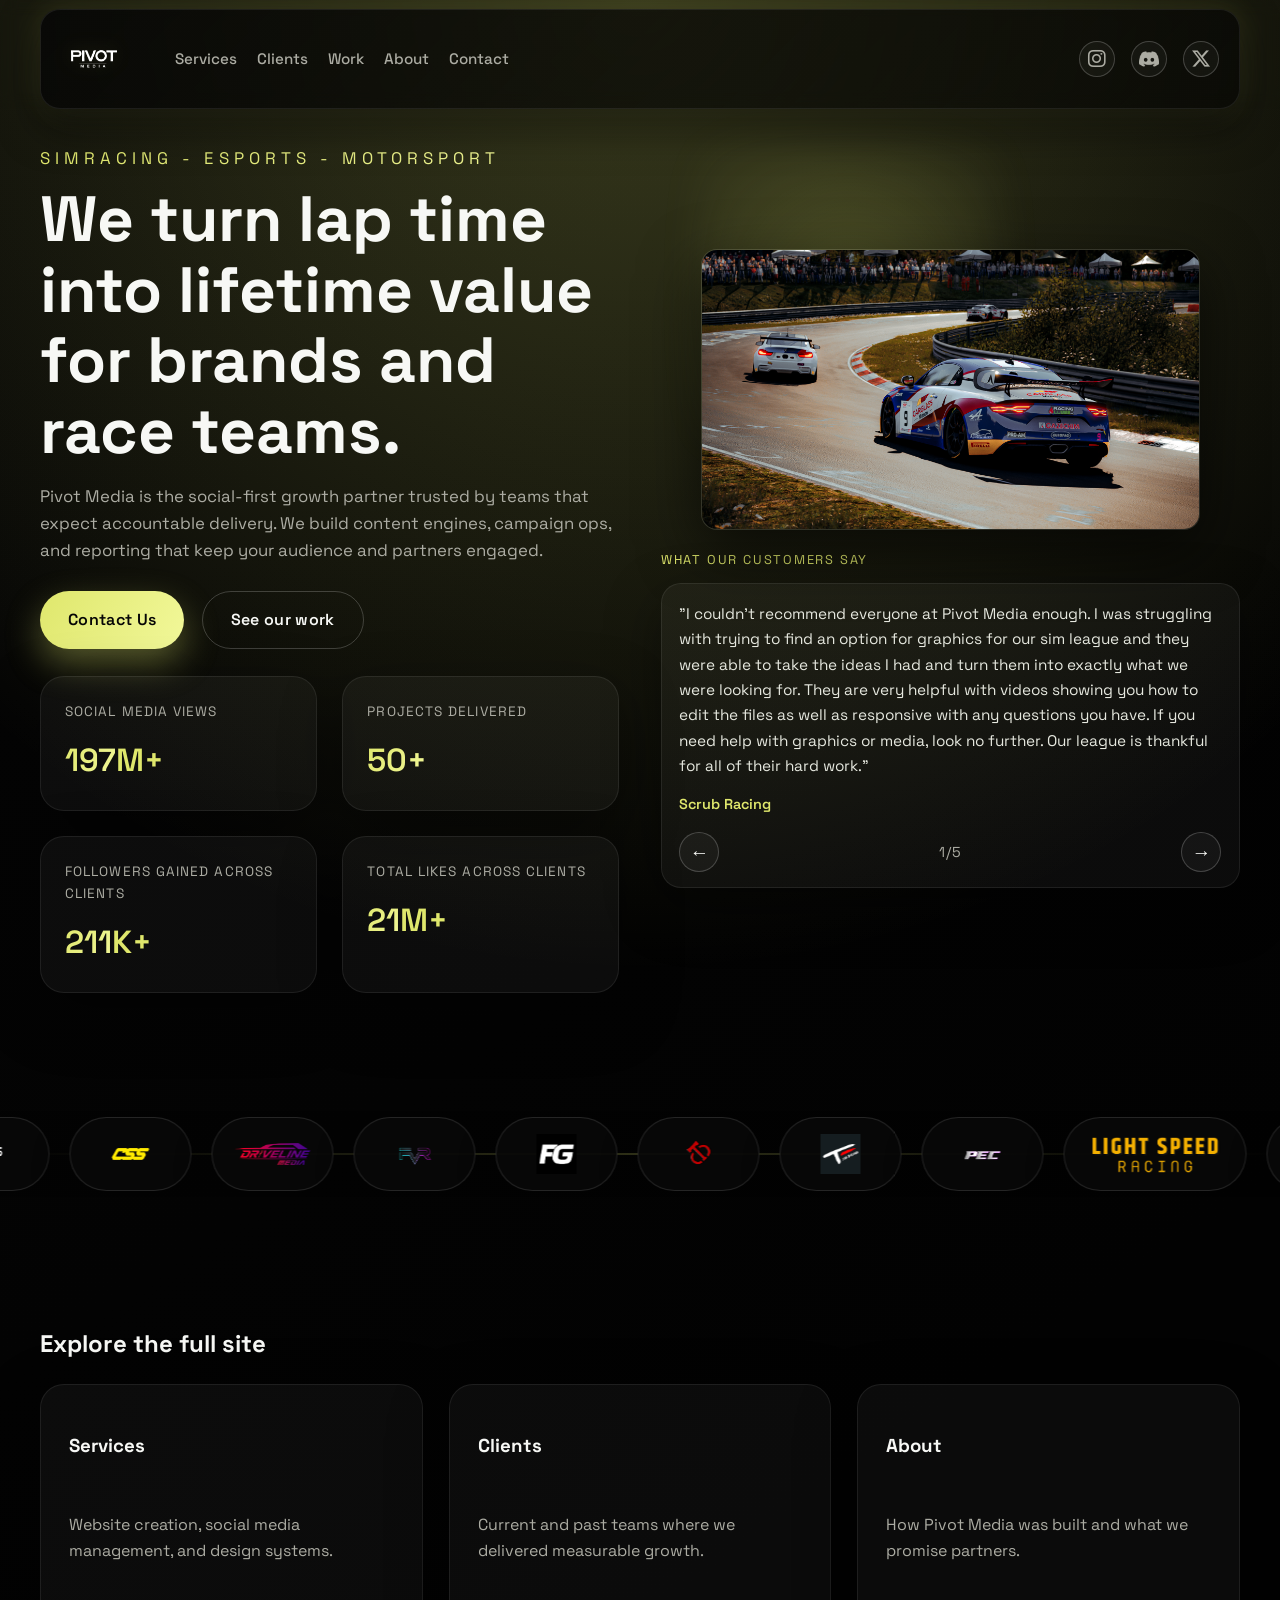
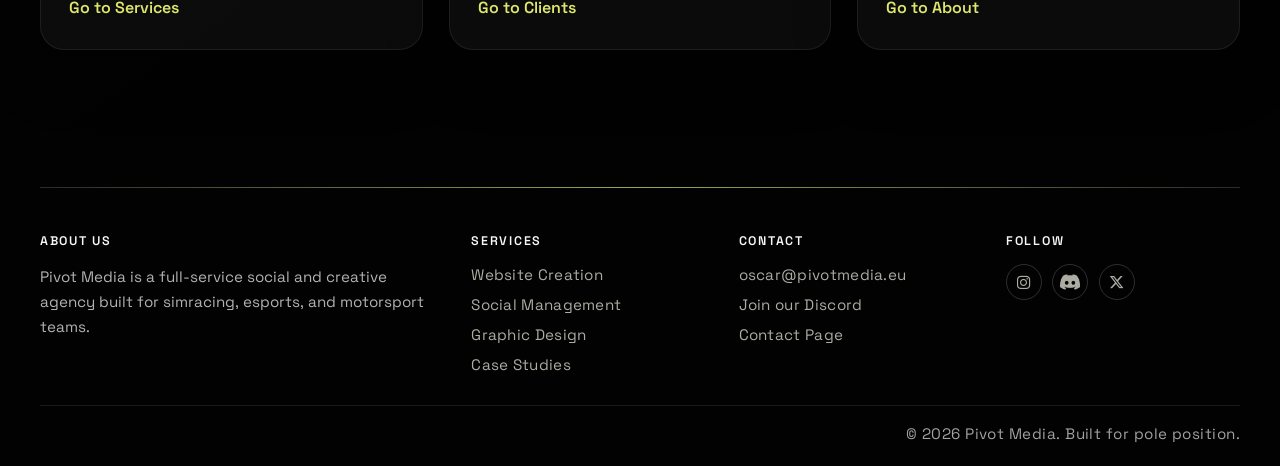
==== commit 829ef6eb: "Fix Discord icon rendering on work page" ====
--- a/html/index.html
+++ b/html/index.html
@@ -34,7 +34,7 @@
           <a class="nav-link" href="contact.html">Contact</a>
         <div class="nav__social">
             <a href="https://www.instagram.com/pivotmedia.eu" target="_blank" rel="noreferrer" title="Instagram" aria-label="Follow on Instagram"><i class="fa-brands fa-instagram" aria-hidden="true"></i></a>
-        <a href="https://discord.com/invite/xjPF8bs8aJ" target="_blank" rel="noreferrer" title="Discord" aria-label="Join Discord"><svg xmlns="http://www.w3.org/2000/svg" width="16" height="16" fill="currentColor" class="bi bi-discord" viewBox="0 0 16 16"><path d="M13.545 2.907a13.2 13.2 0 0 0-3.257-1.011.05.05 0 0 0-.052.025c-.141.25-.297.577-.406.833a12.2 12.2 0 0 0-3.658 0 8 8 0 0 0-.412-.833.05.05 0 0 0-.052-.025c-1.125.194-2.22.534-3.257 1.011a.04.04 0 0 0-.021.018C.356 6.024-.213 9.047.066 12.032q.003.022.021.037a13.3 13.3 0 0 0 3.995 2.02.05.05 0 0 0 .056-.019q.463-.63.818-1.329a.05.05 0 0 0-.01-.059l-.018-.011a9 9 0 0 1-1.248-.595.05.05 0 0 1-.02-.066l.015-.019q.127-.095.248-.195a.05.05 0 0 1 .051-.007c2.619 1.196 5.454 1.196 8.041 0a.05.05 0 0 1 .053.007q.121.1.248.195a.05.05 0 0 1-.004.085 8 8 0 0 1-1.249.594.05.05 0 0 0-.03.03.05.05 0 0 0 .003.041c.24.465.515.909.817 1.329a.05.05 0 0 0 .056.019 13.2 13.2 0 0 0 4.001-2.02.05.05 0 0 0 .021-.037c.334-3.451-.559-6.449-2.366-9.106a.03.03 0 0 0-.02-.019m-8.198 7.307c-.789 0-1.438-.724-1.438-1.612s.637-1.613 1.438-1.613c.807 0 1.45.73 1.438 1.613 0 .888-.637 1.612-1.438 1.612m5.316 0c-.788 0-1.438-.724-1.438-1.612s.637-1.613 1.438-1.613c.807 0 1.451.73 1.438 1.613 0 .888-.631 1.612-1.438 1.612"/></svg></a>
+        <a href="https://discord.com/invite/xjPF8bs8aJ" target="_blank" rel="noreferrer" title="Discord" aria-label="Join Discord"><span class="social-icon social-icon--discord" aria-hidden="true"></span></a>
         <a href="https://x.com/PivotMediaGG" target="_blank" rel="noreferrer" title="X (Twitter)" aria-label="Follow on X"><i class="fa-brands fa-x-twitter" aria-hidden="true"></i></a>
           </div>
         </div>
@@ -182,7 +182,7 @@
         <h2 class="footer__title">Follow</h2>
         <div class="footer__social">
           <a href="https://www.instagram.com/pivotmedia.eu" target="_blank" rel="noreferrer" aria-label="Follow on Instagram"><i class="fa-brands fa-instagram" aria-hidden="true"></i></a>
-          <a href="https://discord.com/invite/xjPF8bs8aJ" target="_blank" rel="noreferrer" aria-label="Join Discord"><i class="fa-brands fa-discord" aria-hidden="true"></i></a>
+          <a href="https://discord.com/invite/xjPF8bs8aJ" target="_blank" rel="noreferrer" aria-label="Join Discord"><span class="social-icon social-icon--discord" aria-hidden="true"></span></a>
           <a href="https://x.com/PivotMediaGG" target="_blank" rel="noreferrer" aria-label="Follow on X"><i class="fa-brands fa-x-twitter" aria-hidden="true"></i></a>
         </div>
       </section>
--- a/css/style.css
+++ b/css/style.css
@@ -126,6 +126,25 @@
 .nav__social a i {
   font-size: 20px;
   line-height: 1;
+}
+
+.social-icon {
+  width: 20px;
+  height: 20px;
+  display: block;
+  flex-shrink: 0;
+  background-color: currentColor;
+  -webkit-mask-repeat: no-repeat;
+  mask-repeat: no-repeat;
+  -webkit-mask-position: center;
+  mask-position: center;
+  -webkit-mask-size: contain;
+  mask-size: contain;
+}
+
+.social-icon--discord {
+  -webkit-mask-image: url("../images/discord_5968898.png");
+  mask-image: url("../images/discord_5968898.png");
 }
 
 .nav__social a:hover {
@@ -397,6 +416,35 @@
   font-weight: 600;
 }
 
+.video-slide {
+  min-height: 0;
+}
+
+.video-slider {
+  max-width: 780px;
+  margin-inline: auto;
+}
+
+.video-slide__frame {
+  margin: 0;
+  margin-inline: auto;
+  width: min(100%, 420px);
+  border-radius: 1rem;
+  overflow: hidden;
+  background: #000;
+  aspect-ratio: 9 / 16;
+  max-height: min(68vh, 740px);
+  border: 1px solid rgba(255, 255, 255, 0.12);
+}
+
+.video-slide__frame video {
+  display: block;
+  width: 100%;
+  height: 100%;
+  object-fit: contain;
+  background: #000;
+}
+
 .testimonial-slider__controls {
   display: flex;
   align-items: center;
@@ -860,7 +908,7 @@
 .footer__meta {
   margin: 0;
   color: rgba(247, 248, 245, 0.65);
-  font-family: ui-monospace, SFMono-Regular, Menlo, Consolas, "Liberation Mono", monospace;
+  font-family: "Space Grotesk", system-ui, -apple-system, BlinkMacSystemFont, "Segoe UI", sans-serif;
   letter-spacing: 0.03em;
 }
 
@@ -1710,6 +1758,15 @@
     height: 30px;
     max-width: 120px;
   }
+
+  .video-slider {
+    max-width: 100%;
+  }
+
+  .video-slide__frame {
+    width: min(100%, 360px);
+    max-height: min(62vh, 620px);
+  }
 }
 
 @media (max-width: 900px) {
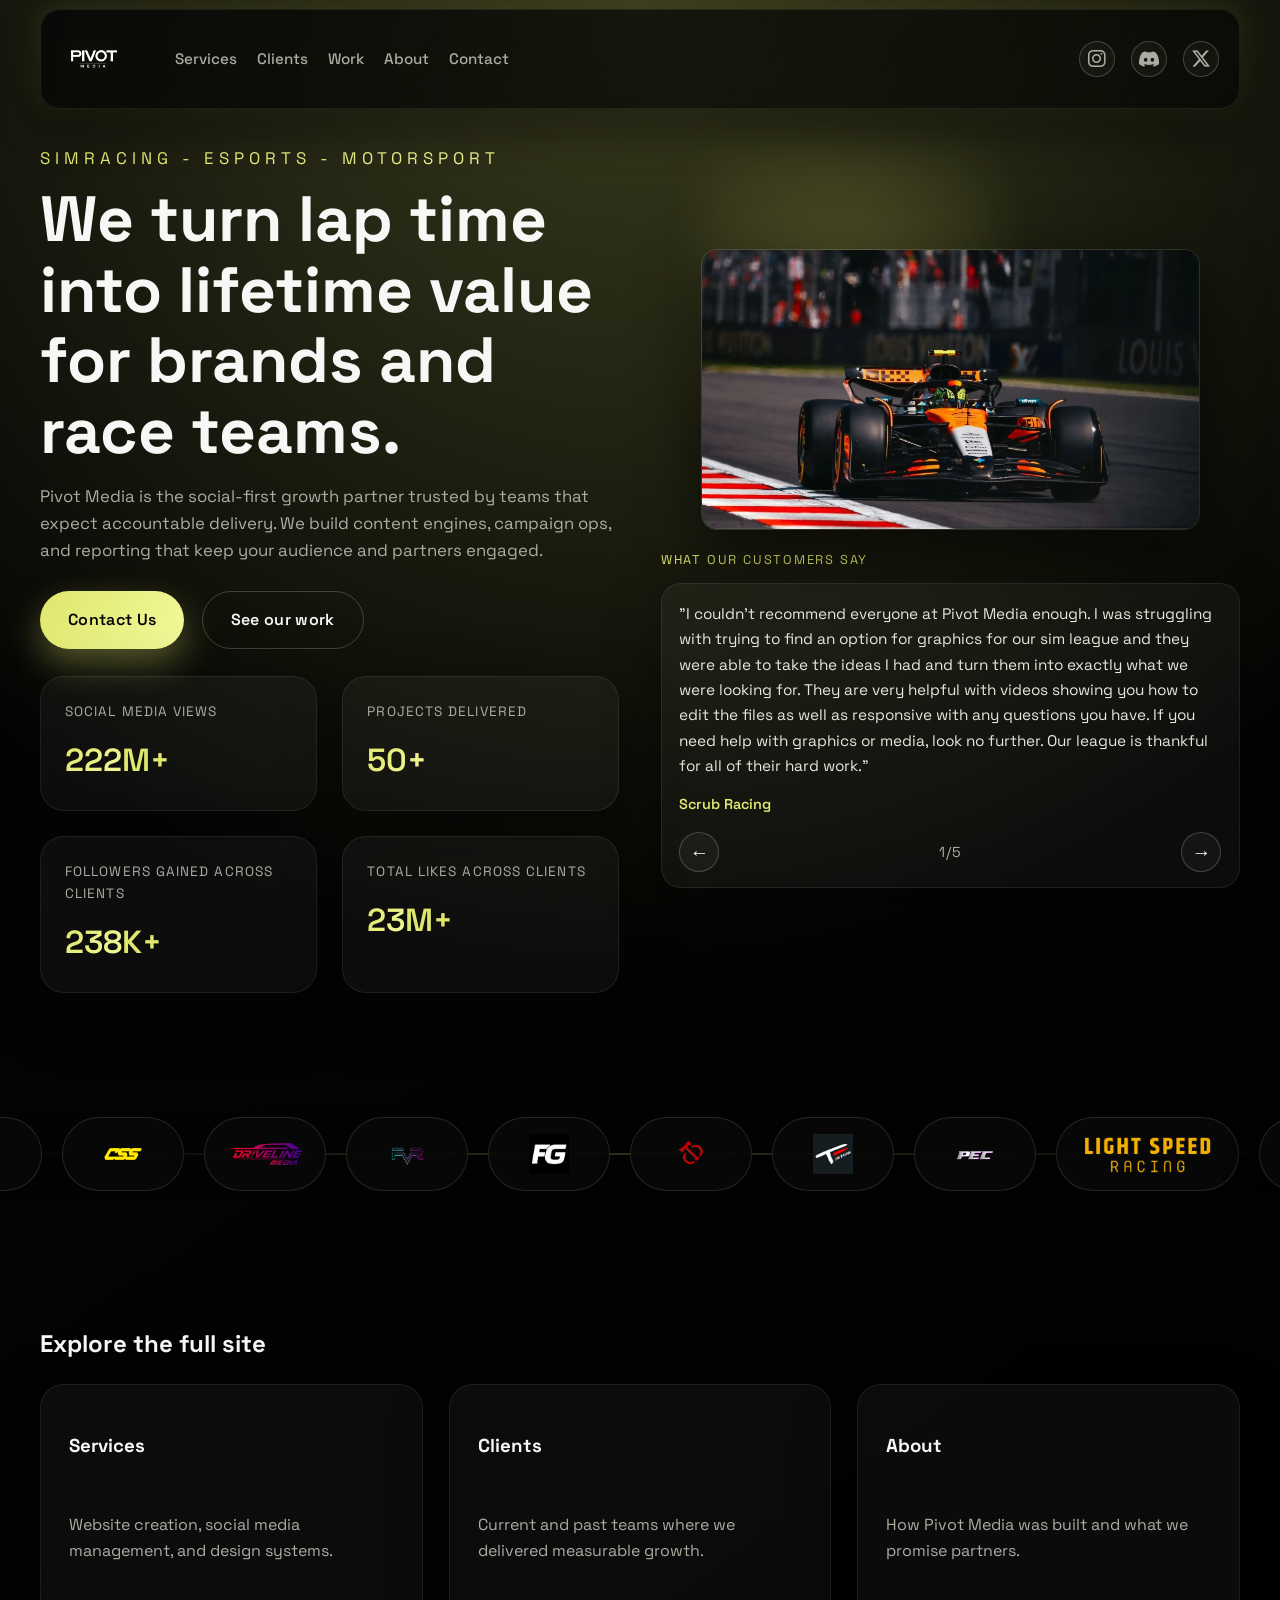
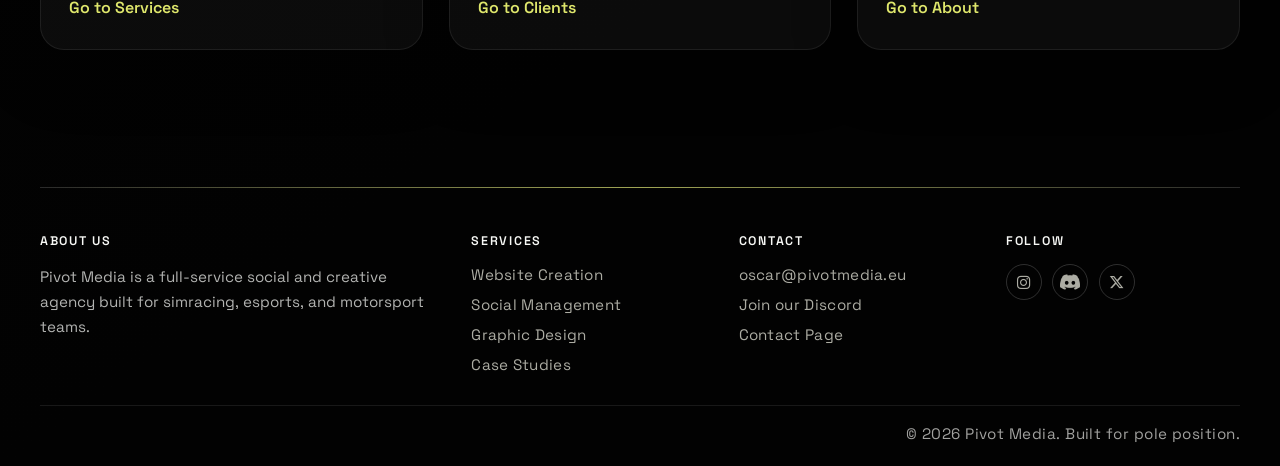
==== commit 0bc3643a: "Update site visuals and contact form delivery settings" ====
--- a/html/index.html
+++ b/html/index.html
@@ -68,7 +68,7 @@
         </div>
         <div class="hero__media">
           <figure class="hero__frame media-frame">
-            <img src="../images/background.png" alt="Sim racing cockpit and creator setup" loading="lazy" onerror="this.style.display='none'" />
+            <img src="../images/pivot5.webp" alt="Sim racing cockpit and creator setup" loading="lazy" onerror="this.style.display='none'" />
           </figure>
           <section class="testimonials" aria-label="Customer opinions">
             <div class="testimonials__title">What our customers say</div>
@@ -463,3 +463,4 @@
   </script>
 </body>
 </html>
+
--- a/css/style.css
+++ b/css/style.css
@@ -43,6 +43,37 @@
 
 body.nav-open {
   overflow: hidden;
+}
+
+body.low-motion::before {
+  display: none;
+}
+
+body.low-motion .section,
+body.low-motion .card,
+body.low-motion .card ul li,
+body.low-motion .stat,
+body.low-motion .eyebrow,
+body.low-motion .btn--primary,
+body.low-motion .hero::after,
+body.low-motion .page-transition__logo {
+  animation: none !important;
+}
+
+body.low-motion .section {
+  opacity: 1 !important;
+}
+
+body.low-motion .card,
+body.low-motion .stat,
+body.low-motion .media-frame,
+body.low-motion .btn,
+body.low-motion .nav-link,
+body.low-motion a,
+body.low-motion input,
+body.low-motion textarea,
+body.low-motion select {
+  transition: none !important;
 }
 
 img {
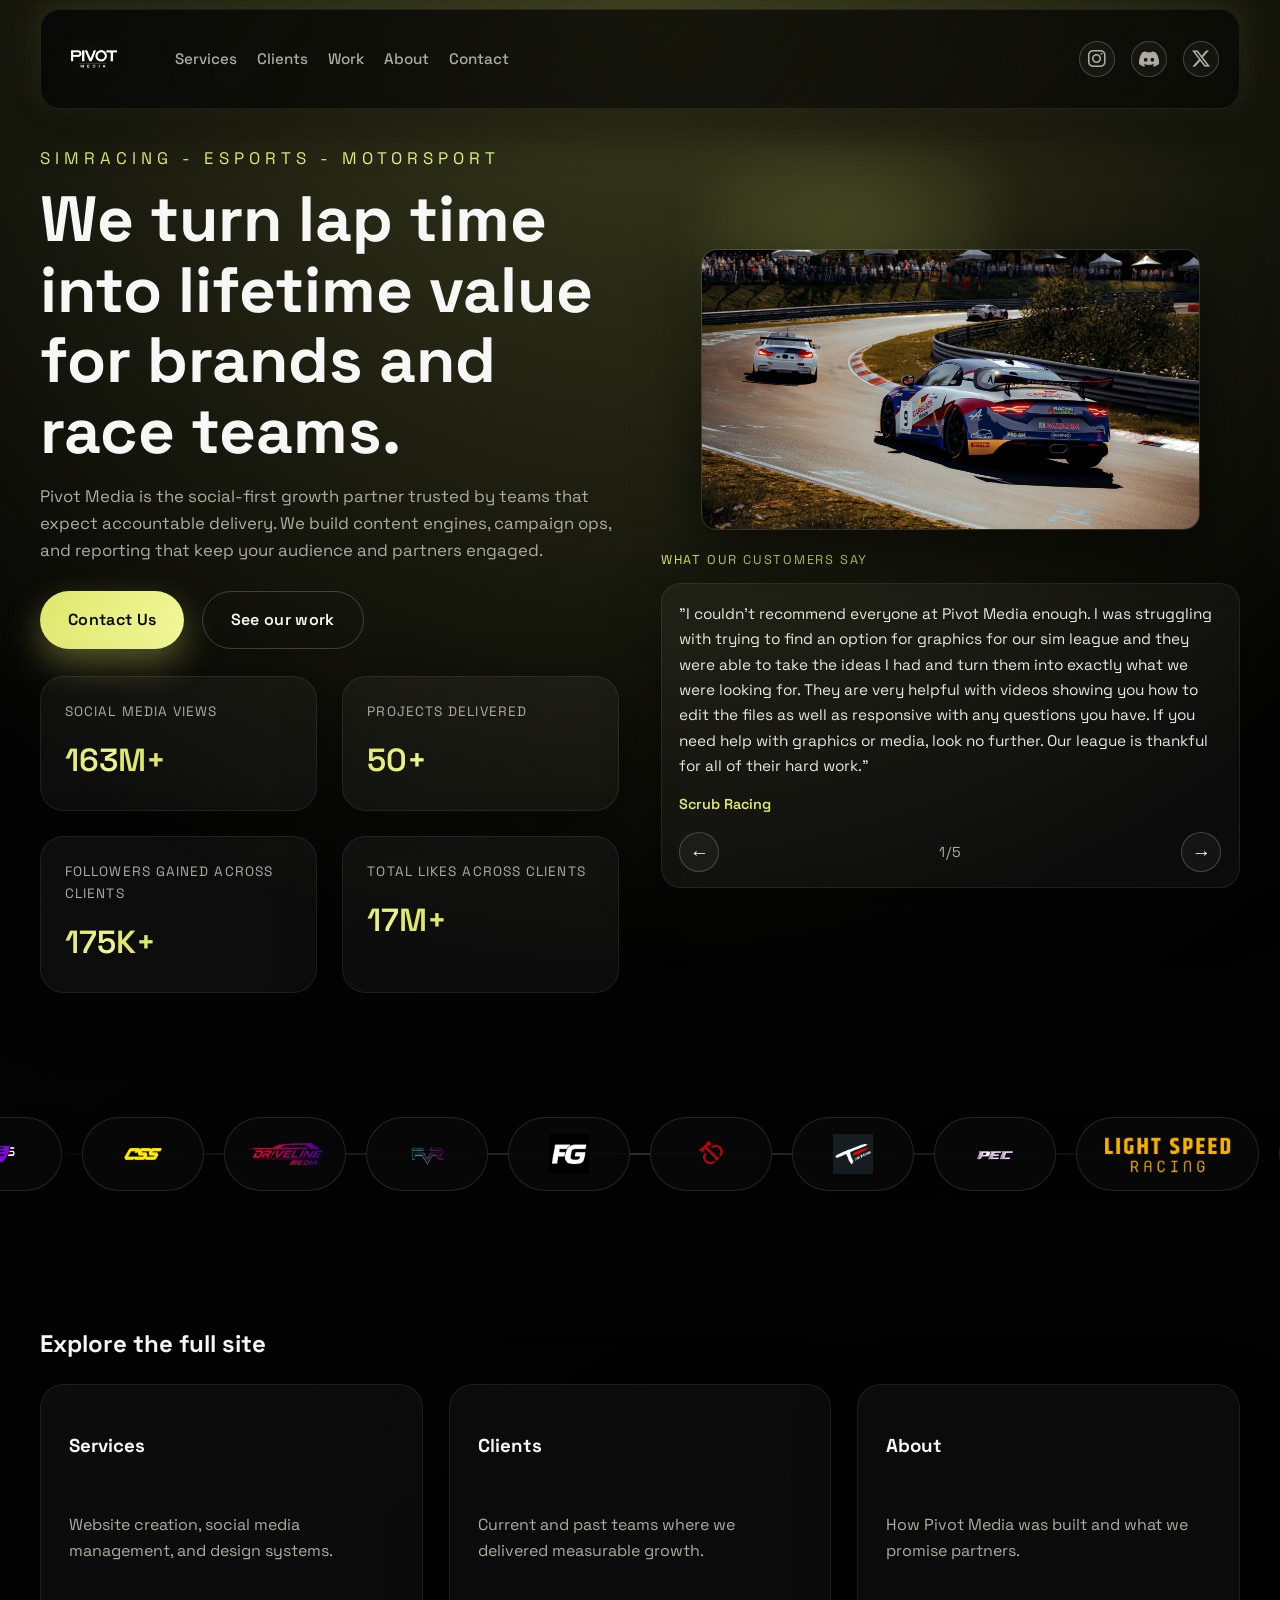
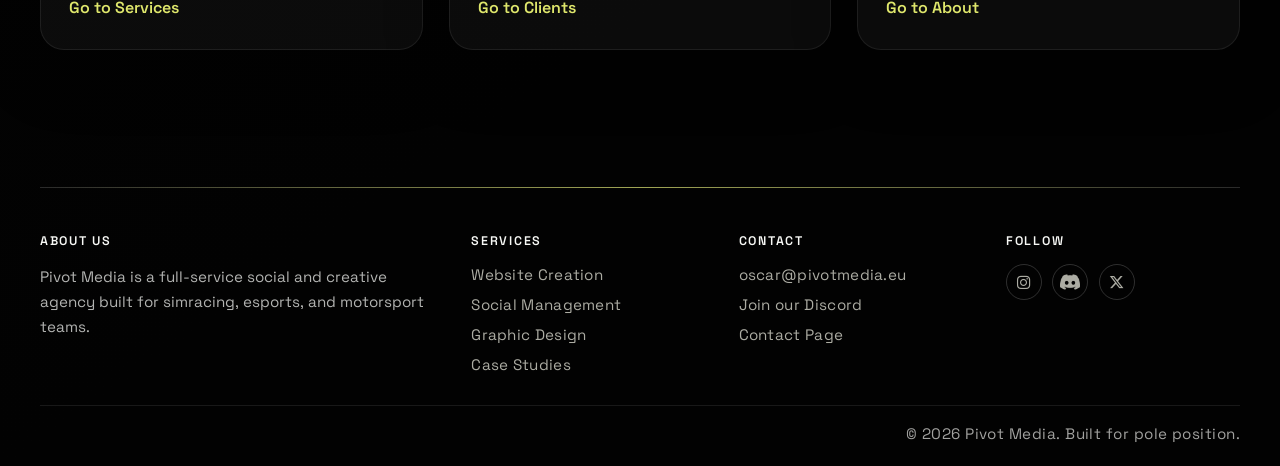
==== commit a00ce9da: "Apply pending website content and animation updates" ====
--- a/html/index.html
+++ b/html/index.html
@@ -68,7 +68,7 @@
         </div>
         <div class="hero__media">
           <figure class="hero__frame media-frame">
-            <img src="../images/pivot5.webp" alt="Sim racing cockpit and creator setup" loading="lazy" onerror="this.style.display='none'" />
+            <img src="../images/background.png" alt="Sim racing cockpit and creator setup" loading="lazy" onerror="this.style.display='none'" />
           </figure>
           <section class="testimonials" aria-label="Customer opinions">
             <div class="testimonials__title">What our customers say</div>
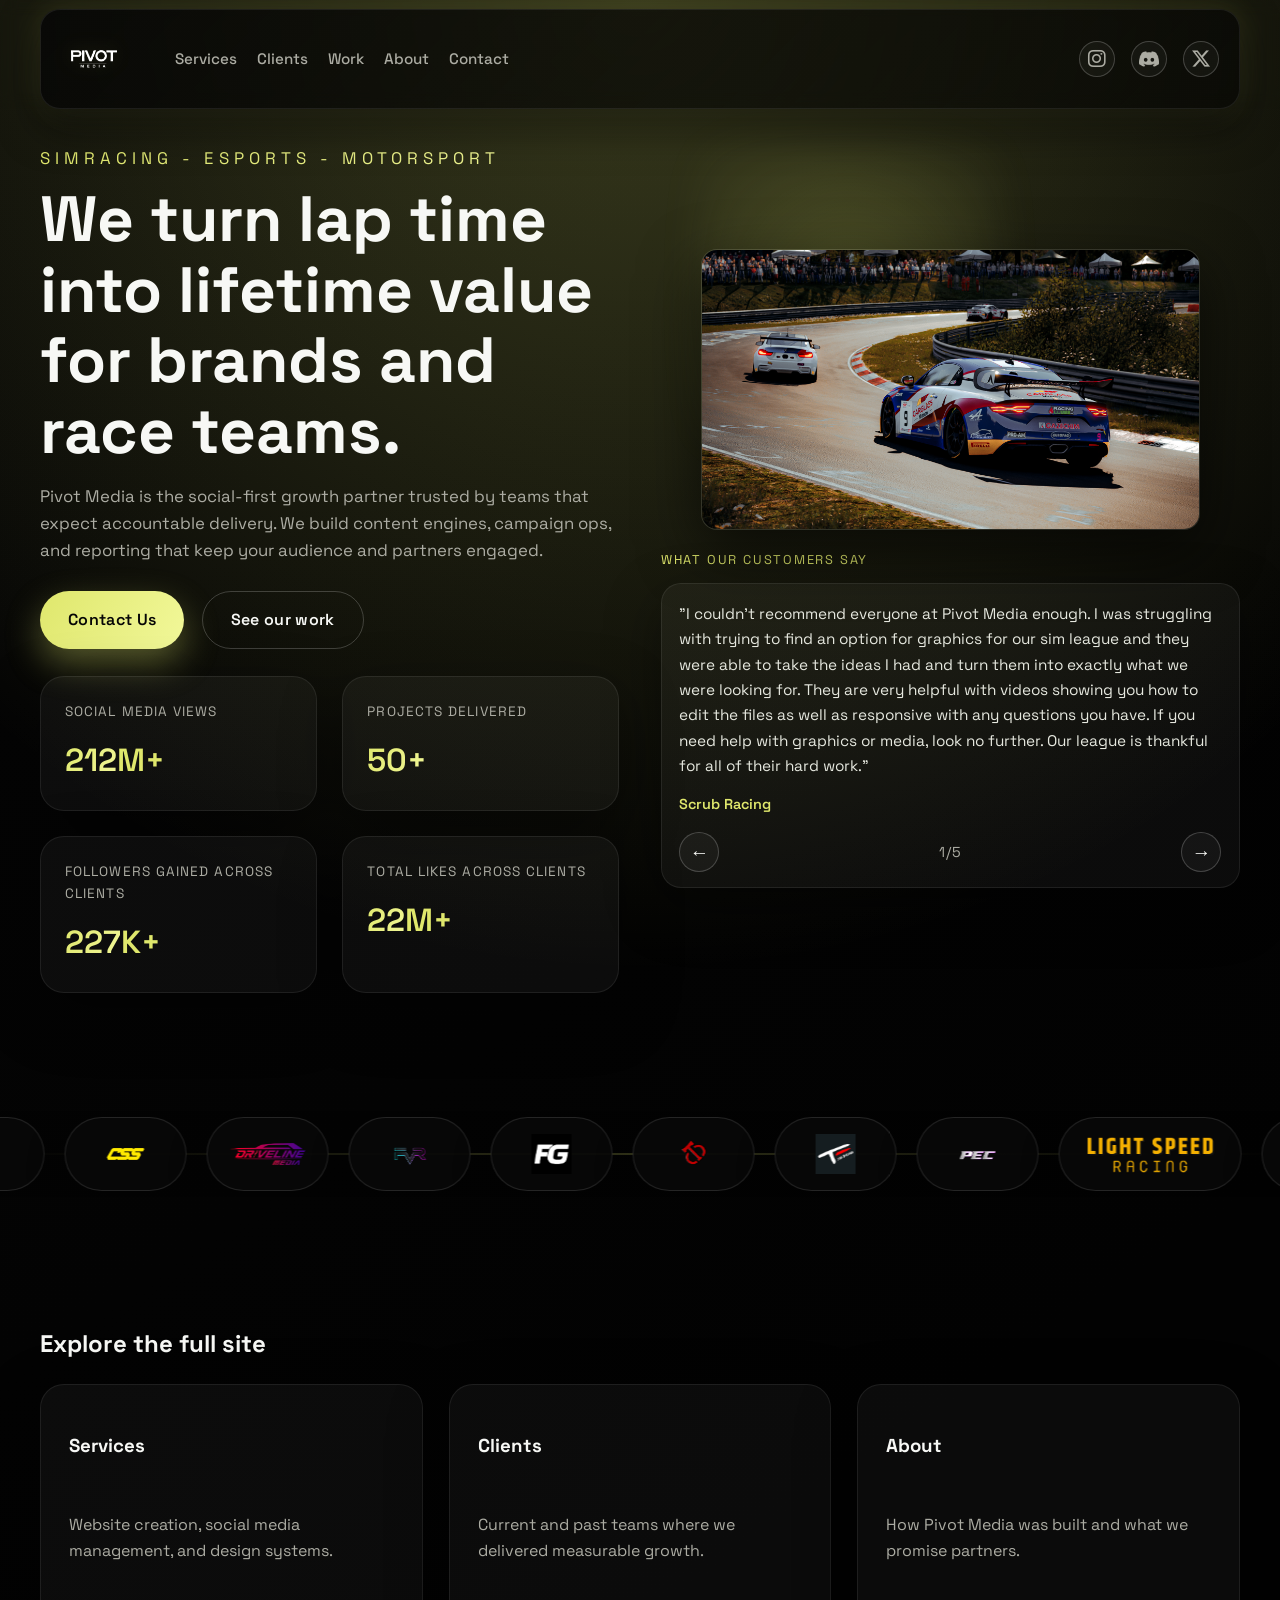
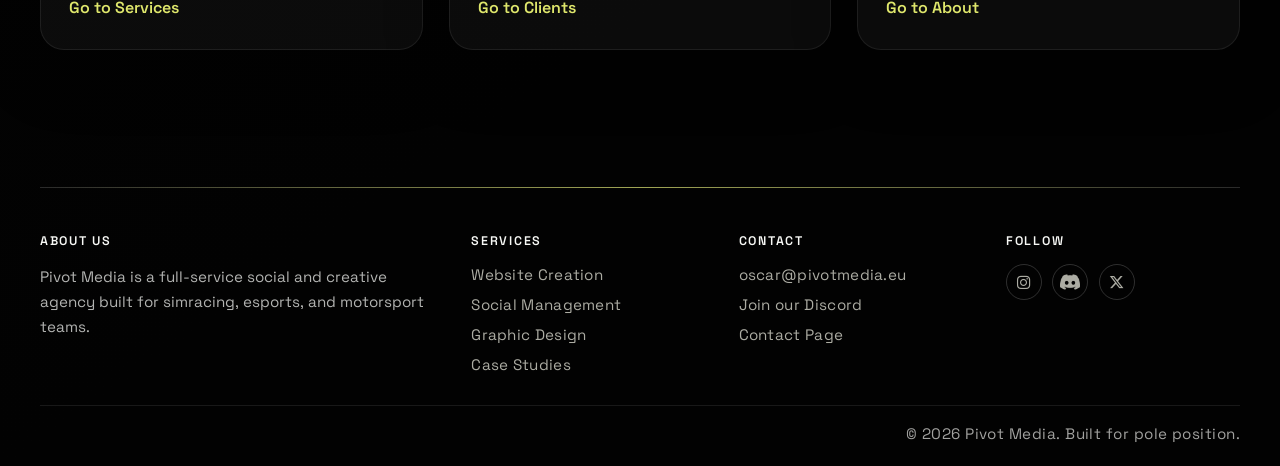
==== commit 9ae91c81: "Update social preview image to Pivot Main Logo" ====
--- a/html/index.html
+++ b/html/index.html
@@ -5,6 +5,17 @@
   <meta name="viewport" content="width=device-width, initial-scale=1" />
   <title>Pivot Media | Main Index</title>
   <meta name="description" content="Pivot Media helps simracing, esports, and motorsport teams grow on social media with data-led creative and strategy." />
+  <meta property="og:type" content="website" />
+  <meta property="og:site_name" content="Pivot Media" />
+  <meta property="og:title" content="Pivot Media" />
+  <meta property="og:description" content="Social-first growth for simracing, esports, and motorsport teams." />
+  <meta property="og:url" content="https://kabanelo1.github.io/projekt-pivot/html/index.html" />
+  <meta property="og:image" content="https://kabanelo1.github.io/projekt-pivot/images/Pivot%20Main%20Logo.png" />
+  <meta property="og:image:alt" content="Pivot Media logo" />
+  <meta name="twitter:card" content="summary_large_image" />
+  <meta name="twitter:title" content="Pivot Media" />
+  <meta name="twitter:description" content="Social-first growth for simracing, esports, and motorsport teams." />
+  <meta name="twitter:image" content="https://kabanelo1.github.io/projekt-pivot/images/Pivot%20Main%20Logo.png" />
   <link rel="icon" type="image/png" href="../images/Pivot Logo No Play Button PNG.png" />
   <link rel="preconnect" href="https://fonts.googleapis.com" />
   <link rel="preconnect" href="https://fonts.gstatic.com" crossorigin />
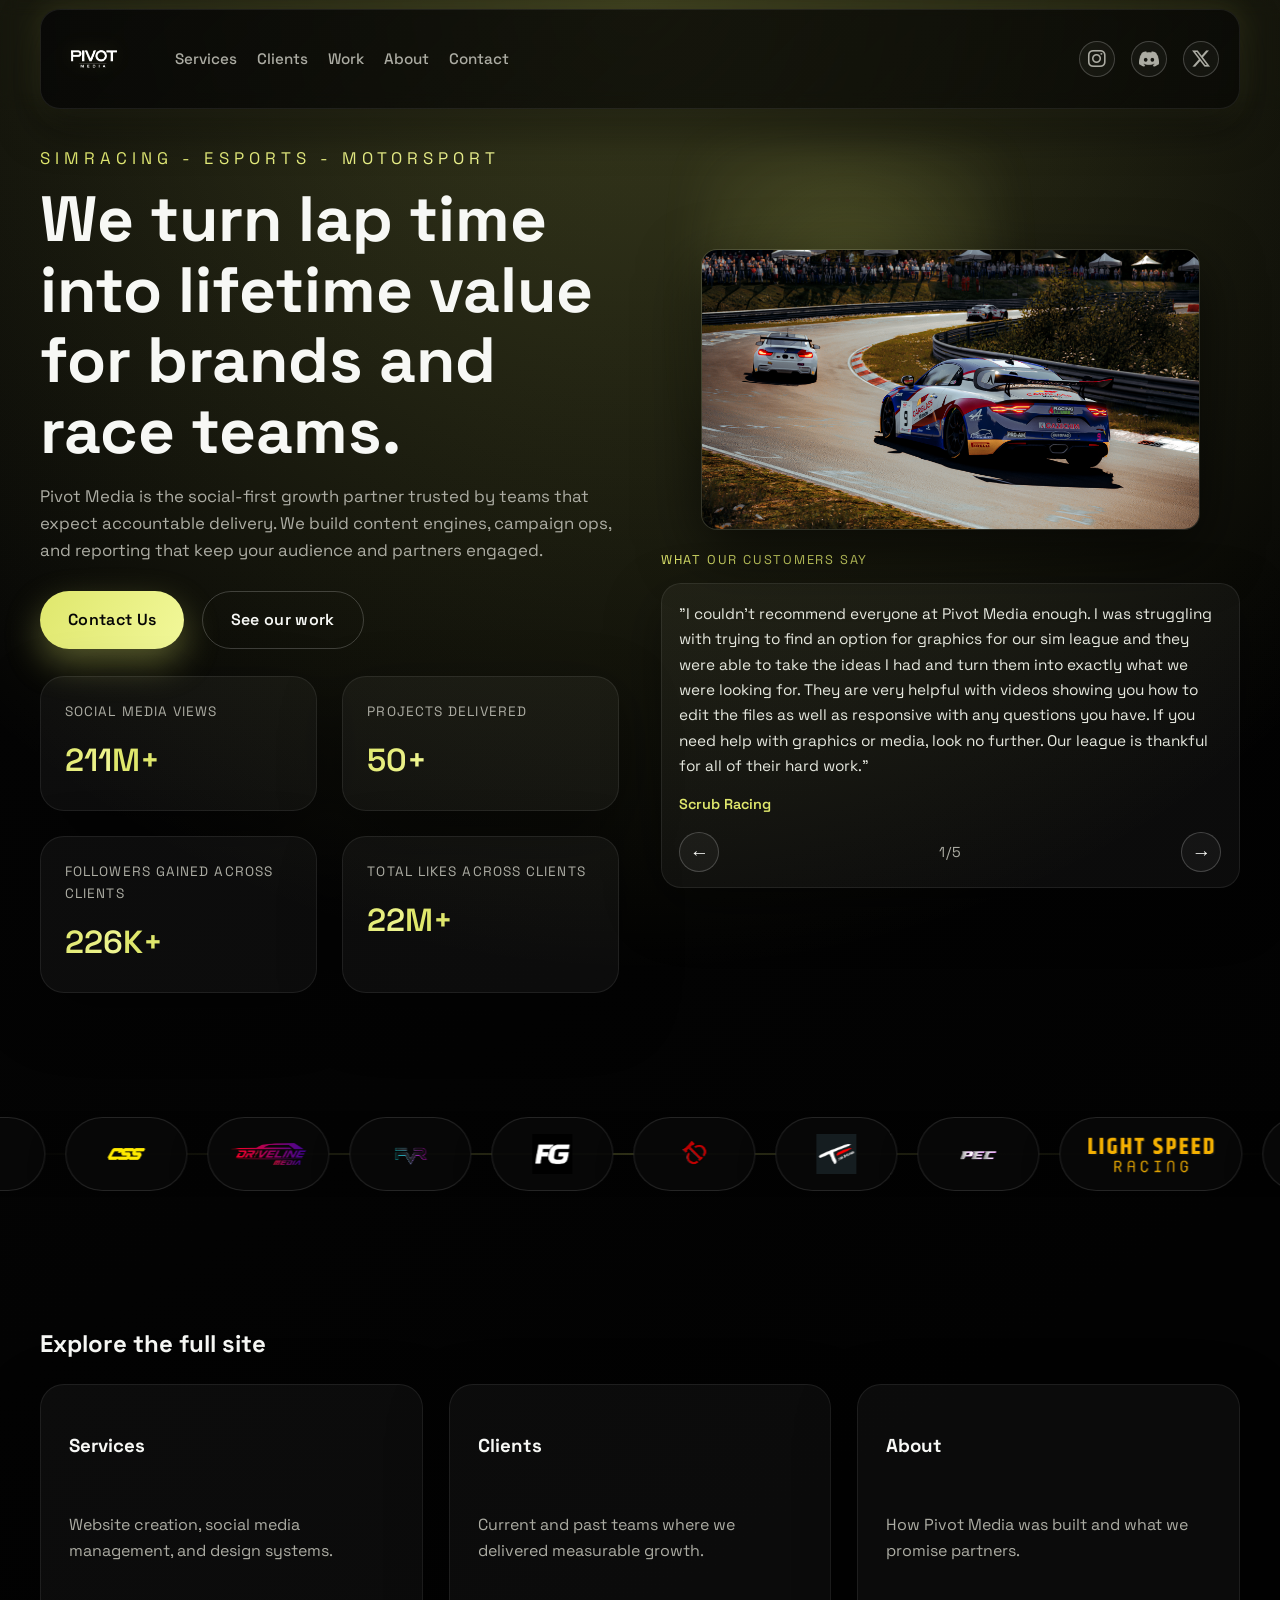
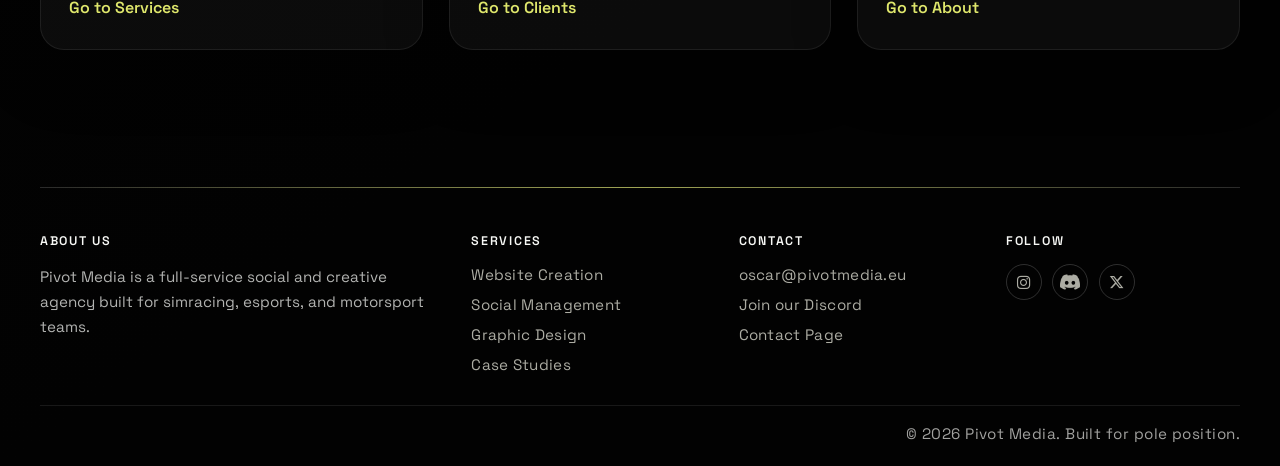
==== commit 4bfb819a: "Improve social preview image compatibility" ====
--- a/html/index.html
+++ b/html/index.html
@@ -10,12 +10,16 @@
   <meta property="og:title" content="Pivot Media" />
   <meta property="og:description" content="Social-first growth for simracing, esports, and motorsport teams." />
   <meta property="og:url" content="https://kabanelo1.github.io/projekt-pivot/html/index.html" />
-  <meta property="og:image" content="https://kabanelo1.github.io/projekt-pivot/images/Pivot%20Main%20Logo.png" />
+  <meta property="og:image" content="https://kabanelo1.github.io/projekt-pivot/images/pivot-main-logo.png" />
+  <meta property="og:image:type" content="image/png" />
+  <meta property="og:image:width" content="1080" />
+  <meta property="og:image:height" content="1080" />
   <meta property="og:image:alt" content="Pivot Media logo" />
   <meta name="twitter:card" content="summary_large_image" />
   <meta name="twitter:title" content="Pivot Media" />
   <meta name="twitter:description" content="Social-first growth for simracing, esports, and motorsport teams." />
-  <meta name="twitter:image" content="https://kabanelo1.github.io/projekt-pivot/images/Pivot%20Main%20Logo.png" />
+  <meta name="twitter:image" content="https://kabanelo1.github.io/projekt-pivot/images/pivot-main-logo.png" />
+  <meta name="twitter:image:alt" content="Pivot Media logo" />
   <link rel="icon" type="image/png" href="../images/Pivot Logo No Play Button PNG.png" />
   <link rel="preconnect" href="https://fonts.googleapis.com" />
   <link rel="preconnect" href="https://fonts.gstatic.com" crossorigin />
